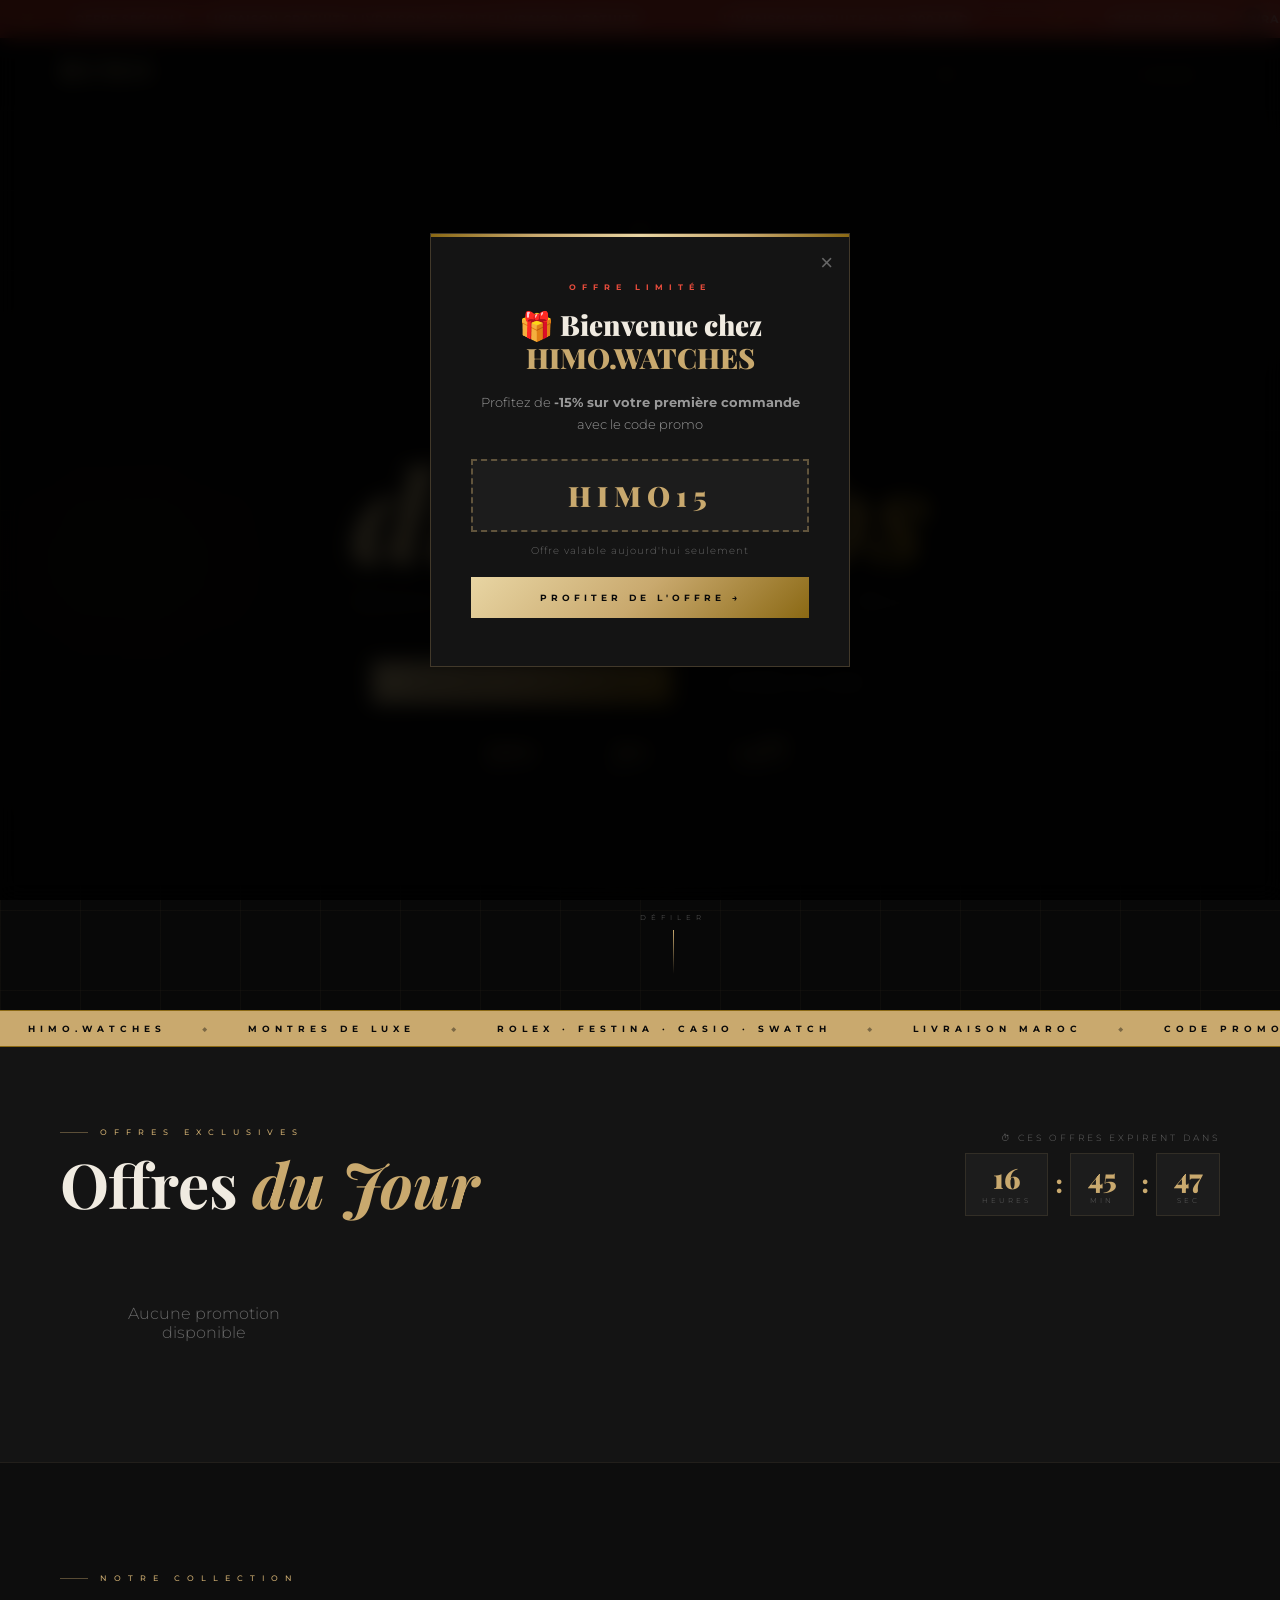
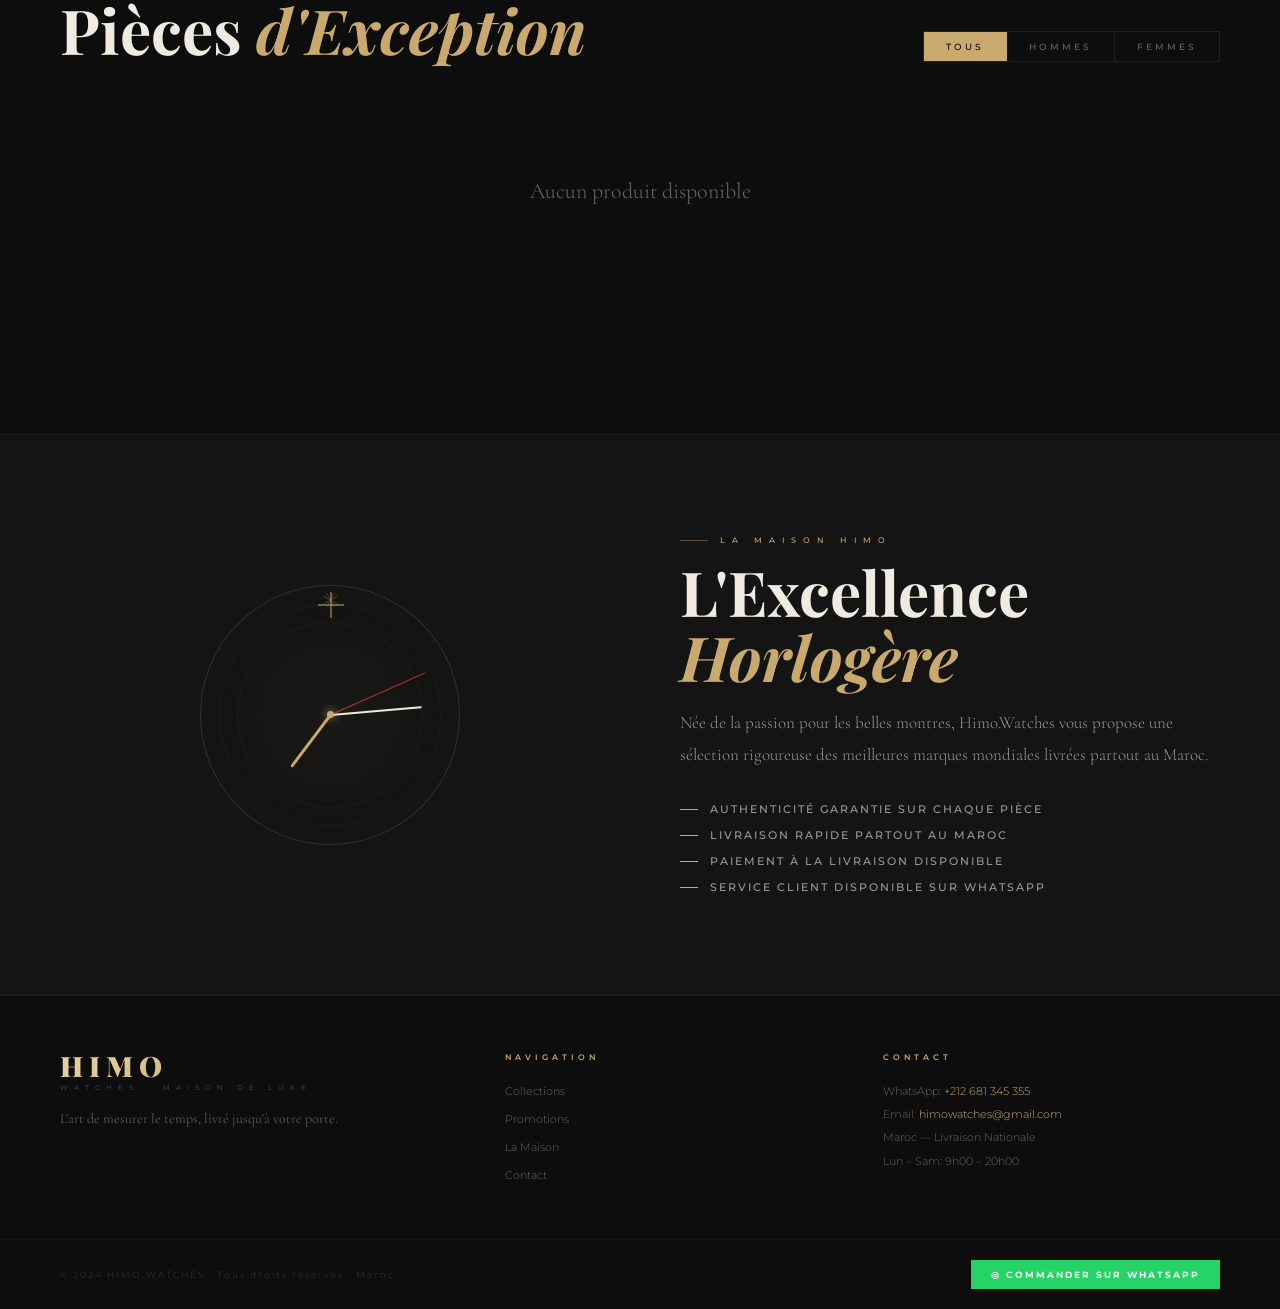
==== index.html @ a4ecc11a "fix admin API URL" ====
<!DOCTYPE html>
<html lang="fr">
<head>
  <meta charset="UTF-8">
  <meta name="viewport" content="width=device-width, initial-scale=1.0">
  <title>HIMO.WATCHES — Montres de Luxe</title>
  <link href="https://fonts.googleapis.com/css2?family=Playfair+Display:ital,wght@0,400;0,700;0,900;1,400&family=Cormorant+Garamond:wght@300;400;500;600&family=Montserrat:wght@200;300;400;500;600;700&display=swap" rel="stylesheet">
  <link rel="stylesheet" href="style.css">

<style>
/* OVERRIDE FINAL — Boutons + Trust badges */
.btn-commander {
  width: 100% !important;
  display: block !important;
  padding: 14px !important;
  margin-bottom: 8px !important;
  background: #27AE60 !important;
  color: #ffffff !important;
  border: none !important;
  font-family: 'Montserrat', sans-serif !important;
  font-size: 11px !important;
  font-weight: 800 !important;
  letter-spacing: 3px !important;
  text-transform: uppercase !important;
  cursor: pointer !important;
  text-align: center !important;
  box-shadow: 0 4px 18px rgba(39,174,96,0.4) !important;
}
.btn-commander:hover {
  background: #1E8449 !important;
  box-shadow: 0 6px 24px rgba(39,174,96,0.55) !important;
}
.btn-cart-add {
  width: 100% !important;
  display: block !important;
  padding: 10px !important;
  background: #C9A96E !important;
  color: #000000 !important;
  border: none !important;
  font-family: 'Montserrat', sans-serif !important;
  font-size: 9px !important;
  font-weight: 700 !important;
  letter-spacing: 2px !important;
  text-transform: uppercase !important;
  cursor: pointer !important;
  text-align: center !important;
}
.btn-cart-add:hover { background: #d4b87a !important; }
.trust-badge.stock { display: inline-block !important; color: #27AE60 !important; background: rgba(39,174,96,0.1) !important; border: 1px solid rgba(39,174,96,0.2) !important; font-size: 8px !important; font-weight: 600 !important; padding: 3px 6px !important; }
.trust-badge.delivery { display: inline-block !important; color: #2980B9 !important; background: rgba(41,128,185,0.1) !important; border: 1px solid rgba(41,128,185,0.2) !important; font-size: 8px !important; font-weight: 600 !important; padding: 3px 6px !important; }
.pcard-trust-mini { display: flex !important; flex-direction: column !important; gap: 3px !important; align-items: flex-end !important; }
</style>

</head>
<body>

<div class="toast-wrap" id="toastWrap"></div>

<!-- PROMO POPUP -->
<div class="promo-popup-bg" id="promoBg">
  <div class="promo-popup">
    <button class="promo-close" onclick="closePromoPopup()">×</button>
    <div class="promo-popup-tag">Offre Limitée</div>
    <div class="promo-popup-title">🎁 Bienvenue chez<br><span>HIMO.WATCHES</span></div>
    <div class="promo-popup-desc">Profitez de <strong>-15% sur votre première commande</strong><br>avec le code promo</div>
    <div class="promo-code-box">HIMO15</div>
    <div class="promo-popup-expires">Offre valable aujourd'hui seulement</div>
    <button class="btn-gold" style="width:100%;margin-top:20px" onclick="closePromoPopup()">Profiter de l'Offre →</button>
  </div>
</div>

<!-- PROMO BANNER -->
<div class="promo-banner" id="promoBanner">
  <div class="promo-banner-inner">
    <span class="promo-flash">⚡</span>
    <span>OFFRE SPÉCIALE — <strong>LIVRAISON GRATUITE</strong> LIVRAISON GRATUITE<strong>LIVRAISON GRATUITE</strong></span>
    <span class="promo-sep">·</span>
    <span>LIVRAISON GRATUITE dès <strong>5 000 MAD</strong></span>
    <span class="promo-sep">·</span>
    <span class="promo-flash">⚡</span>
    <span>OFFRE SPÉCIALE — <strong>LIVRAISON GRATUITE</strong> LIVRAISON GRATUITE <strong>LIVRAISON GRATUITE</strong></span>
    <span class="promo-sep">·</span>
    <span>LIVRAISON GRATUITE  <strong>LIVRAISON GRATUITE</strong></span>
    <span class="promo-sep">·</span>
  </div>
  <button class="promo-banner-close" onclick="document.getElementById('promoBanner').style.display='none'">×</button>
</div>

<!-- HEADER -->
<header id="hdr">
  <a href="#" class="logo-wrap">
    <span class="logo-main">HIMO</span>
    <span class="logo-sub">Watches · Maison de Luxe</span>
  </a>
  <nav id="mainNav">
    <a href="#products" onclick="closeMenu()">Collections</a>
    <a href="#promos" onclick="closeMenu()">Promotions</a>
    <a href="#maison" onclick="closeMenu()">La Maison</a>
    <a href="#footer" onclick="closeMenu()">Contact</a>
  </nav>
  <div class="lang-switcher">
    <button class="lang-btn active" onclick="setLang('fr')" id="lang-fr">FR</button>
    <span class="lang-sep">|</span>
    <button class="lang-btn" onclick="setLang('ar')" id="lang-ar">ع</button>
    <span class="lang-sep">|</span>
    <button class="lang-btn" onclick="setLang('en')" id="lang-en">EN</button>
  </div>
  <button class="hamburger" id="hamburger" onclick="toggleMenu()">
    <span></span><span></span><span></span>
  </button>
  <div class="header-right">
    <button class="cart-btn" onclick="openCart()">
      ◻ Panier
      <span class="cart-count" id="cartBadge"></span>
    </button>
  </div>
</header>

<!-- HERO HIDDEN -->
<section class="hero">
  <div class="hero-bg"></div>
  <div class="hero-grid"></div>
  <div class="hero-rings">
    <div class="ring ring-1"></div>
    <div class="ring ring-2"></div>
    <div class="ring ring-3"></div>
  </div>
  <div class="hero-content">
    <div class="hero-eyebrow" id="heroFounded">Maison Himo · Fondée 2024</div>
    <h1 class="hero-h1"><span id="heroTitle1">L'Art</span><br><em><span id="heroTitle2">du Temps</span></em></h1>
    <p class="hero-sub"><span id="heroSub">Montres de Prestige · Collections Exclusives · Maroc</span></p>
    <div class="hero-btns">
      <a href="#products" class="btn-gold"><span id="heroBtn1">Explorer la Collection</span></a>
      <a href="#promos" class="btn-outline"><span id="heroBtn2">Offres du Jour</span></a>
    </div>
    <div class="hero-stats">
      <div class="hero-stat"><span class="hero-stat-num">500+</span><span class="hero-stat-lbl">Clients</span></div>
      <div class="hero-stat-sep"></div>
      <div class="hero-stat"><span class="hero-stat-num">50+</span><span class="hero-stat-lbl">Modèles</span></div>
      <div class="hero-stat-sep"></div>
      <div class="hero-stat"><span class="hero-stat-num">24H</span><span class="hero-stat-lbl">Livraison</span></div>
    </div>
    <div class="hero-trust">
      <span>✓ Paiement à la livraison</span>
      <span>✓ Retour 7 jours</span>
      <span>✓ Livraison nationale</span>
    </div>
  </div>
  <div class="scroll-hint">
    <span>Défiler</span>
    <div class="scroll-line"></div>
  </div>
</section>

<!-- MARQUEE -->
<div class="marquee-wrap">
  <div class="marquee-inner">
    <span>HIMO.WATCHES</span><span class="dot">◆</span>
    <span>MONTRES DE LUXE</span><span class="dot">◆</span>
    <span>ROLEX · FESTINA · CASIO · SWATCH</span><span class="dot">◆</span>
    <span>LIVRAISON MAROC</span><span class="dot">◆</span>
    <span>CODE PROMO: HIMO15</span><span class="dot">◆</span>
    <span>HIMO.WATCHES</span><span class="dot">◆</span>
    <span>MONTRES DE LUXE</span><span class="dot">◆</span>
    <span>ROLEX · FESTINA · CASIO · SWATCH</span><span class="dot">◆</span>
    <span>LIVRAISON MAROC</span><span class="dot">◆</span>
    <span>CODE PROMO: HIMO15</span><span class="dot">◆</span>
  </div>
</div>

<!-- OFFRES DU JOUR -->
<section class="promos-sec" id="promos">
  <div class="promos-header">
    <div>
      <div class="sec-eyebrow"><span id="secPromosEye">Offres Exclusives</span></div>
      <h2 class="sec-title" id="secPromos">Offres <em>du Jour</em></h2>
    </div>
    <div class="countdown-wrap">
      <div class="countdown-label">⏱ Ces offres expirent dans</div>
      <div class="countdown-timer">
        <div class="cd-block"><span id="cdH">00</span><small id="cdH_lbl">Heures</small></div>
        <div class="cd-sep">:</div>
        <div class="cd-block"><span id="cdM">00</span><small id="cdM">Min</small></div>
        <div class="cd-sep">:</div>
        <div class="cd-block"><span id="cdS">00</span><small id="cdS">Sec</small></div>
      </div>
    </div>
  </div>
  <div class="promos-grid" id="promosGrid"></div>
</section>

<!-- PRODUCTS -->
<section class="products-sec" id="products">
  <div class="products-top">
    <div>
      <div class="sec-eyebrow">Notre Collection</div>
      <h2 class="sec-title">Pièces <em>d'Exception</em></h2>
    </div>
    <div class="filter-bar">
      <button class="ftab on" onclick="filterCat('all',this)"><span>Tous</span></button>
      <button class="ftab" onclick="filterCat('H',this)"><span>Hommes</span></button>
      <button class="ftab" onclick="filterCat('F',this)"><span>Femmes</span></button>
    </div>
  </div>
  <div class="grid" id="prodGrid"></div>
  <div id="prodPagination"></div>
</section>

<!-- MAISON -->
<section id="maison">
  <div class="maison-sec">
    <div class="clock-box">
      <div class="clk">
        <div id="clkTicks"></div>
        <div class="clk-hand clk-h" id="clkH"></div>
        <div class="clk-hand clk-m" id="clkM"></div>
        <div class="clk-hand clk-s" id="clkS"></div>
        <div class="clk-dot"></div>
      </div>
    </div>
    <div class="maison-txt">
      <div class="sec-eyebrow">La Maison Himo</div>
      <h2 class="sec-title">L'Excellence<br><em>Horlogère</em></h2>
      <p class="maison-desc">Née de la passion pour les belles montres, Himo.Watches vous propose une sélection rigoureuse des meilleures marques mondiales livrées partout au Maroc.</p>
      <ul class="feat-list">
        <li>Authenticité garantie sur chaque pièce</li>
        <li>Livraison rapide partout au Maroc</li>
        <li>Paiement à la livraison disponible</li>
        <li>Service client disponible sur WhatsApp</li>
      </ul>
    </div>
  </div>
</section>

<!-- FOOTER -->
<footer id="footer">
  <div class="foot-brand">
    <span class="logo-main">HIMO</span>
    <span class="logo-sub">Watches · Maison de Luxe</span>
    <p class="foot-desc">L'art de mesurer le temps, livré jusqu'à votre porte.</p>
  </div>
  <div>
    <div class="foot-col-ttl">Navigation</div>
    <ul class="foot-links">
      <li><a href="#products">Collections</a></li>
      <li><a href="#promos">Promotions</a></li>
      <li><a href="#maison">La Maison</a></li>
      <li><a href="#footer">Contact</a></li>
    </ul>
  </div>
  <div class="foot-contact">
    <div class="foot-col-ttl">Contact</div>
    <p>WhatsApp: <a href="https://wa.me/212681345355">+212 681 345 355</a><br>
    Email: <a href="/cdn-cgi/l/email-protection#9bf8f4f5effaf8efdbf3f2f6f4b5ecfaeff8f3fee8"><span class="__cf_email__" data-cfemail="f89b97968c999b8cb890919597d68f998c9b909d8b">himowatches@gmail.com</span></a><br>
    <span id="footLivraison">Maroc — Livraison Nationale</span><br><span id="footHoraires">Lun – Sam: 9h00 – 20h00</span></p>
  </div>
</footer>
<div class="foot-bottom">
  <span class="foot-copy"><span id="footRights">© 2024 HIMO.WATCHES · Tous droits réservés</span> · Maroc</span>
  <a href="https://wa.me/212681345355" class="foot-wa">◎ Commander sur WhatsApp</a>
</div>

<!-- CART SIDEBAR -->
<div class="veil" id="veil" onclick="closeCart()"></div>
<div class="cart-panel" id="cartPanel">
  <div class="cart-hd">
    <div class="cart-hd-ttl">Votre Panier</div>
    <button class="x-btn" onclick="closeCart()">×</button>
  </div>
  <div class="cart-bd" id="cartBd"></div>
  <div class="cart-ft" id="cartFt" style="display:none">
    <div class="cart-total-row">
      <div class="cart-total-lbl">Total Commande</div>
      <div class="cart-total-val" id="cartTotal">0 MAD</div>
    </div>
    <button class="btn-wa" onclick="orderWA()">◎ Commander par WhatsApp</button>
    <button class="btn-checkout" onclick="openCheckout()">✦ Commander en Ligne</button>
  </div>
</div>

<!-- QUICK ORDER MODAL (simple 2 steps) -->
<div class="modal-bg" id="quickOrderBg">
  <div class="modal-box" style="max-width:480px">
    <div class="modal-hd">
      <div>
        <div class="modal-title" id="qoTitle">Commander</div>
        <div id="qoProdInfo" style="font-size:11px;color:var(--gold);margin-top:4px;letter-spacing:1px"></div>
      </div>
      <button class="x-btn" onclick="closeModal('quickOrderBg')">×</button>
    </div>
    <div class="modal-bd">
      <!-- Step 1 -->
      <div id="qoStep1">
        <div class="qo-prod-row" id="qoProdRow"></div>
        <div class="form-sec-ttl" id="mdlInfoTitle">Vos Informations</div>
        <div class="form-row">
          <div class="form-grp"><label class="flbl" id="mdlPrenom">Prénom *</label><input class="finp" id="qoNom" placeholder="Mohammed"></div>
          <div class="form-grp"><label class="flbl" id="mdlTel">Téléphone *</label><input class="finp" id="qoTel" type="tel" placeholder="+212 681 345 355"></div>
        </div>
        <div class="form-row">
          <div class="form-grp">
            <label class="flbl" id="mdlVille">Ville *</label>
            <input class="finp" id="qoVille" placeholder="Casablanca, Rabat, Marrakech...">
          </div>
          <div class="form-grp">
            <label class="flbl" id="mdlPay">Paiement *</label>
            <select class="finp" id="qoPay">
              <option value="">Choisir...</option>
              <option>Paiement à la livraison</option>
              <option>Virement bancaire</option>
              <option>CIH Pay</option>
            </select>
          </div>
        </div>
        <div class="form-grp" style="margin-bottom:20px">
          <label class="flbl" id="mdlAddr">Adresse *</label>
          <input class="finp" id="qoAddr" placeholder="N° rue, Quartier, Ville...">
        </div>
        <button class="btn-gold" style="width:100%" onclick="placeQuickOrder()">✦ Confirmer la Commande</button>
        <button class="btn-wa" style="margin-top:10px" onclick="orderWASingle()">◎ Commander par WhatsApp</button>
      </div>
      <!-- Step 2: Success -->
      <div id="qoStep2" style="display:none;text-align:center;padding:20px 0">
        <div class="suc-icon">✓</div>
        <div class="suc-title">Commande Confirmée !</div>
        <p class="suc-msg">Merci ! Nous vous contacterons sur <strong id="qoConfTel"></strong> pour confirmer la livraison.</p>
        <div class="suc-num" id="qoOrderNum"></div>
        <button class="btn-gold" onclick="closeModal('quickOrderBg')">Continuer les Achats</button>
      </div>
    </div>
  </div>
</div>

<!-- CHECKOUT (panier complet) -->
<div class="modal-bg" id="checkoutBg">
  <div class="modal-box">
    <div id="checkoutView">
      <div class="modal-hd">
        <div class="modal-title">Finaliser la Commande</div>
        <button class="x-btn" onclick="closeModal('checkoutBg')">×</button>
      </div>
      <div class="modal-bd">
        <div class="recap" id="orderRecap"></div>
        <div class="form-sec-ttl" id="mdlInfoTitle">Vos Informations</div>
        <div class="form-row">
          <div class="form-grp"><label class="flbl">Prénom</label><input class="finp" id="fNom" placeholder="Mohammed"></div>
          <div class="form-grp"><label class="flbl">Nom</label><input class="finp" id="fPrenom" placeholder="El Amrani"></div>
        </div>
        <div class="form-row">
          <div class="form-grp"><label class="flbl">Téléphone</label><input class="finp" id="fTel" type="tel" placeholder="+212 681 345 355"></div>
          <div class="form-grp"><label class="flbl">Email (optionnel)</label><input class="finp" id="fEmail" type="email" placeholder="email@exemple.com"></div>
        </div>
        <div class="form-row">
          <div class="form-grp full"><label class="flbl">Adresse</label><input class="finp" id="fAddr" placeholder="N° rue, Quartier..."></div>
        </div>
        <div class="form-row">
          <div class="form-grp">
            <label class="flbl">Ville</label>
            <input class="finp" id="fVille" placeholder="Casablanca, Rabat...">
          </div>
          <div class="form-grp">
            <label class="flbl">Paiement</label>
            <select class="finp" id="fPay">
              <option value="">Choisir...</option>
              <option>Paiement à la livraison</option>
              <option>Virement bancaire</option>
              <option>CIH Pay</option>
            </select>
          </div>
        </div>
        <button class="btn-gold" style="width:100%;margin-top:8px;display:block;text-align:center" onclick="placeOrder()">✦ Confirmer la Commande</button>
      </div>
    </div>
    <div class="suc-view" id="sucView">
      <div class="suc-icon">✓</div>
      <div class="suc-title">Commande Confirmée !</div>
      <p class="suc-msg">Merci pour votre confiance.<br>Nous vous contacterons bientôt pour la livraison.</p>
      <div class="suc-num" id="sucNum"></div>
      <button class="btn-gold" onclick="closeModal('checkoutBg')">Continuer les Achats</button>
    </div>
  </div>
</div>

<!-- REVIEWS MODAL -->
<div class="modal-bg" id="reviewsBg">
  <div class="modal-box">
    <div class="modal-hd">
      <div>
        <div class="modal-title">Avis Clients</div>
        <div id="rvProdName" style="font-size:11px;color:var(--gold);letter-spacing:2px;margin-top:4px"></div>
      </div>
      <button class="x-btn" onclick="closeModal('reviewsBg')">×</button>
    </div>
    <div class="modal-bd">
      <div class="rv-summary">
        <div class="rv-big" id="rvBig">—</div>
        <div>
          <div id="rvAvgStars" class="stars-row" style="font-size:20px;margin-bottom:6px"></div>
          <div class="rv-total" id="rvTotal">0 avis</div>
        </div>
      </div>
      <div id="rvList" style="margin:22px 0;max-height:260px;overflow-y:auto"></div>
      <div class="rv-form">
        <div class="form-sec-ttl">Laisser un Avis</div>
        <div class="form-row">
          <div class="form-grp"><label class="flbl">Prénom</label><input class="finp" id="rvName" placeholder="Mohammed"></div>
          <div class="form-grp"><label class="flbl">Note</label><div id="rvStarsWrap" style="padding:12px 0"></div></div>
        </div>
        <div class="form-grp" style="margin-bottom:16px">
          <label class="flbl">Commentaire</label>
          <textarea class="finp" id="rvComment" rows="3" placeholder="Votre expérience avec cette montre..."></textarea>
        </div>
        <button class="btn-gold" style="width:100%" oncl        <button class="btn-gold" style="width:100%" onclick="submitReview()">Publier mon Avis →</button>
      </div>
    </div>
  </div>
</div>

<script src="app.js"></script>
</body>
</html>
---- style.css ----
/* ============================================
   HIMO.WATCHES — style.css (v4 final)
   ============================================ */
:root {
  --gold:#C9A96E;--gold-light:#E8D5A3;--gold-dark:#8B6914;
  --black:#080808;--dark:#0D0D0D;--dark2:#141414;--dark3:#1C1C1C;--dark4:#242424;
  --white:#F0EBE1;--gray:#666;--gray-light:#999;--red:#B03A2E;--green:#1E8449;
  --promo:#E74C3C;--promo2:#C0392B;
}
*,*::before,*::after{margin:0;padding:0;box-sizing:border-box;}
html{scroll-behavior:smooth;}
body{background:var(--black);color:var(--white);font-family:'Montserrat',sans-serif;font-weight:300;overflow-x:hidden;}
::-webkit-scrollbar{width:2px;}::-webkit-scrollbar-track{background:var(--dark);}::-webkit-scrollbar-thumb{background:var(--gold);}

/* ===== PROMO BANNER ===== */
.promo-banner{background:linear-gradient(135deg,var(--promo2),var(--promo));padding:0;overflow:hidden;position:relative;height:38px;display:flex;align-items:center;}
.promo-banner-inner{display:flex;align-items:center;animation:marquee 18s linear infinite;white-space:nowrap;font-size:11px;font-weight:600;letter-spacing:1px;color:#fff;gap:0;}
.promo-banner-inner span{padding:0 20px;}
.promo-sep{opacity:0.4;}
.promo-flash{animation:flashPulse 1s ease-in-out infinite;}
@keyframes flashPulse{0%,100%{opacity:1;}50%{opacity:0.4;}}
.promo-banner-close{position:absolute;right:16px;top:50%;transform:translateY(-50%);background:rgba(0,0,0,0.25);border:none;color:#fff;width:22px;height:22px;border-radius:50%;cursor:pointer;font-size:14px;display:flex;align-items:center;justify-content:center;transition:background 0.2s;}
.promo-banner-close:hover{background:rgba(0,0,0,0.5);}

/* ===== PROMO POPUP ===== */
.promo-popup-bg{position:fixed;inset:0;background:rgba(0,0,0,0.88);z-index:9000;display:flex;align-items:center;justify-content:center;padding:20px;backdrop-filter:blur(10px);animation:fadeIn 0.4s;}
@keyframes fadeIn{from{opacity:0;}to{opacity:1;}}
.promo-popup{background:var(--dark2);border:1px solid rgba(201,169,110,0.25);max-width:420px;width:100%;padding:48px 40px;text-align:center;position:relative;animation:popIn 0.5s cubic-bezier(0.16,1,0.3,1);}
.promo-popup::before{content:'';position:absolute;top:0;left:0;right:0;height:3px;background:linear-gradient(90deg,var(--gold-dark),var(--gold),var(--gold-light),var(--gold),var(--gold-dark));}
.promo-close{position:absolute;top:16px;right:16px;background:none;border:none;color:var(--gray);font-size:22px;cursor:pointer;transition:color 0.2s;}
.promo-close:hover{color:var(--gold);}
.promo-popup-tag{font-size:8px;letter-spacing:6px;text-transform:uppercase;color:var(--promo);font-weight:700;margin-bottom:16px;}
.promo-popup-title{font-family:'Playfair Display',serif;font-size:28px;font-weight:900;line-height:1.2;margin-bottom:16px;}
.promo-popup-title span{color:var(--gold);}
.promo-popup-desc{font-size:13px;color:var(--gray-light);line-height:1.7;margin-bottom:24px;}
.promo-code-box{background:var(--dark3);border:2px dashed rgba(201,169,110,0.4);padding:16px 32px;font-family:'Playfair Display',serif;font-size:28px;font-weight:900;color:var(--gold);letter-spacing:6px;cursor:pointer;transition:all 0.3s;margin-bottom:12px;animation:glow 2s ease-in-out infinite;}
.promo-code-box:hover{background:rgba(201,169,110,0.08);border-color:var(--gold);}
@keyframes glow{0%,100%{box-shadow:0 0 0 rgba(201,169,110,0);}50%{box-shadow:0 0 20px rgba(201,169,110,0.2);}}
.promo-popup-expires{font-size:10px;color:var(--gray);letter-spacing:1px;}

/* ===== HEADER ===== */
header{position:sticky;top:0;left:0;right:0;z-index:500;height:72px;padding:0 60px;display:flex;align-items:center;justify-content:space-between;transition:all 0.4s;}
header.scrolled{background:rgba(8,8,8,0.97);border-bottom:1px solid rgba(201,169,110,0.1);backdrop-filter:blur(20px);}
.logo-wrap{text-decoration:none;display:flex;flex-direction:column;gap:2px;}
.logo-main{font-family:'Playfair Display',serif;font-size:24px;font-weight:900;letter-spacing:6px;background:linear-gradient(135deg,var(--gold-light),var(--gold),var(--gold-dark));-webkit-background-clip:text;-webkit-text-fill-color:transparent;background-clip:text;line-height:1;}
.logo-sub{font-size:7px;letter-spacing:6px;color:var(--gray);text-transform:uppercase;}
nav{display:flex;gap:36px;}
nav a{text-decoration:none;color:rgba(240,235,225,0.5);font-size:9px;letter-spacing:4px;text-transform:uppercase;font-weight:500;transition:color 0.3s;position:relative;}
nav a::after{content:'';position:absolute;bottom:-4px;left:0;width:0;height:1px;background:var(--gold);transition:width 0.3s;}
nav a:hover{color:var(--gold);}nav a:hover::after{width:100%;}
.header-right{display:flex;align-items:center;gap:16px;}
.cart-btn{display:flex;align-items:center;gap:10px;background:none;border:1px solid rgba(201,169,110,0.25);color:var(--gold);padding:9px 20px;font-family:'Montserrat',sans-serif;font-size:9px;letter-spacing:3px;text-transform:uppercase;font-weight:500;cursor:pointer;transition:all 0.3s;}
.cart-btn:hover{background:var(--gold);color:var(--black);}
.cart-count{background:var(--red);color:#fff;min-width:16px;height:16px;border-radius:8px;font-size:9px;font-weight:700;display:none;align-items:center;justify-content:center;padding:0 3px;}
.cart-count.show{display:flex;}

/* ===== HERO ===== */
.hero{height:100vh;min-height:680px;position:relative;display:flex;align-items:center;justify-content:center;overflow:hidden;}
.hero-bg{position:absolute;inset:0;background:radial-gradient(ellipse 55% 55% at 10% 50%,rgba(201,169,110,0.06) 0%,transparent 55%),radial-gradient(ellipse 35% 35% at 90% 15%,rgba(201,169,110,0.04) 0%,transparent 50%),var(--black);}
.hero-grid{position:absolute;inset:0;background-image:linear-gradient(rgba(201,169,110,0.035) 1px,transparent 1px),linear-gradient(90deg,rgba(201,169,110,0.035) 1px,transparent 1px);background-size:80px 80px;animation:gridMove 30s linear infinite;}
@keyframes gridMove{to{transform:translateY(80px);}}
.hero-rings{position:absolute;inset:0;display:flex;align-items:center;justify-content:center;}
.ring{position:absolute;border-radius:50%;border:1px solid rgba(201,169,110,0.05);}
.ring-1{width:660px;height:660px;animation:spin 45s linear infinite;}
.ring-2{width:460px;height:460px;animation:spin 30s linear infinite reverse;border-color:rgba(201,169,110,0.07);}
.ring-3{width:260px;height:260px;animation:spin 20s linear infinite;}
.ring::before{content:'';position:absolute;width:5px;height:5px;background:var(--gold);border-radius:50%;top:-2.5px;left:50%;transform:translateX(-50%);box-shadow:0 0 10px var(--gold),0 0 20px var(--gold);}
@keyframes spin{to{transform:rotate(360deg);}}
.hero-content{position:relative;z-index:2;text-align:center;padding:0 20px;}
.hero-eyebrow{font-size:8px;letter-spacing:10px;color:var(--gold);text-transform:uppercase;font-weight:500;margin-bottom:28px;display:flex;align-items:center;justify-content:center;gap:14px;opacity:0;animation:rise 1s 0.2s cubic-bezier(0.16,1,0.3,1) forwards;}
.hero-eyebrow::before,.hero-eyebrow::after{content:'';width:36px;height:1px;background:var(--gold);opacity:0.35;}
.hero-h1{font-family:'Playfair Display',serif;font-size:clamp(60px,10vw,130px);font-weight:900;line-height:0.88;margin-bottom:22px;opacity:0;animation:rise 1s 0.45s cubic-bezier(0.16,1,0.3,1) forwards;}
.hero-h1 em{display:block;font-style:italic;background:linear-gradient(135deg,var(--gold-light),var(--gold) 55%,var(--gold-dark));-webkit-background-clip:text;-webkit-text-fill-color:transparent;background-clip:text;}
.hero-sub{font-family:'Cormorant Garamond',serif;font-size:clamp(15px,1.8vw,20px);color:var(--gray-light);letter-spacing:3px;margin-bottom:48px;opacity:0;animation:rise 1s 0.7s cubic-bezier(0.16,1,0.3,1) forwards;}
.hero-btns{display:flex;gap:14px;justify-content:center;opacity:0;animation:rise 1s 0.95s cubic-bezier(0.16,1,0.3,1) forwards;}
@keyframes rise{from{opacity:0;transform:translateY(36px);}to{opacity:1;transform:translateY(0);}}
.scroll-hint{position:absolute;bottom:36px;left:50%;transform:translateX(-50%);display:flex;flex-direction:column;align-items:center;gap:8px;opacity:0;animation:rise 1s 1.3s forwards;}
.scroll-hint span{font-size:7px;letter-spacing:5px;color:var(--gray);text-transform:uppercase;}
.scroll-line{width:1px;height:44px;background:linear-gradient(var(--gold),transparent);animation:pulse 2.2s ease-in-out infinite;}
@keyframes pulse{0%,100%{opacity:0.2;}50%{opacity:1;}}

/* ===== BUTTONS ===== */
.btn-gold{background:linear-gradient(135deg,var(--gold-light),var(--gold),var(--gold-dark));color:var(--black);border:none;padding:15px 40px;font-family:'Montserrat',sans-serif;font-size:9px;letter-spacing:4px;text-transform:uppercase;font-weight:700;cursor:pointer;text-decoration:none;display:inline-block;transition:all 0.3s;position:relative;overflow:hidden;}
.btn-gold::before{content:'';position:absolute;inset:0;background:linear-gradient(135deg,rgba(255,255,255,0.25),transparent);transform:translateX(-100%);transition:transform 0.4s;}
.btn-gold:hover::before{transform:translateX(100%);}
.btn-gold:hover{box-shadow:0 16px 50px rgba(201,169,110,0.3);transform:translateY(-2px);}
.btn-outline{background:transparent;border:1px solid rgba(240,235,225,0.18);color:var(--white);padding:15px 40px;font-family:'Montserrat',sans-serif;font-size:9px;letter-spacing:4px;text-transform:uppercase;font-weight:500;cursor:pointer;text-decoration:none;display:inline-block;transition:all 0.3s;}
.btn-outline:hover{border-color:var(--gold);color:var(--gold);}

/* ===== MARQUEE ===== */
.marquee-wrap{background:var(--gold);padding:12px 0;overflow:hidden;border-top:1px solid var(--gold-dark);border-bottom:1px solid var(--gold-dark);}
.marquee-inner{display:flex;animation:marquee 22s linear infinite;white-space:nowrap;}
.marquee-inner span{font-size:9px;letter-spacing:5px;text-transform:uppercase;color:var(--black);font-weight:700;padding:0 28px;}
.marquee-inner .dot{opacity:0.4;padding:0 8px;}
@keyframes marquee{from{transform:translateX(0);}to{transform:translateX(-50%);}}

/* ===== SECTION HELPERS ===== */
.sec-eyebrow{font-size:8px;letter-spacing:7px;color:var(--gold);text-transform:uppercase;font-weight:500;margin-bottom:14px;display:flex;align-items:center;gap:12px;}
.sec-eyebrow::before{content:'';width:28px;height:1px;background:var(--gold);opacity:0.4;}
.sec-title{font-family:'Playfair Display',serif;font-size:clamp(32px,5vw,62px);font-weight:700;line-height:1.05;}
.sec-title em{font-style:italic;color:var(--gold);}

/* ===== PROMOTIONS SECTION ===== */
.promos-sec{padding:80px 60px;background:var(--dark2);border-bottom:1px solid rgba(201,169,110,0.08);}
.promos-header{display:flex;align-items:flex-end;justify-content:space-between;margin-bottom:48px;flex-wrap:wrap;gap:24px;}
.countdown-wrap{text-align:right;}
.countdown-label{font-size:9px;letter-spacing:3px;text-transform:uppercase;color:var(--gray);margin-bottom:10px;}
.countdown-timer{display:flex;align-items:center;gap:8px;}
.cd-block{background:var(--dark3);border:1px solid rgba(201,169,110,0.12);padding:10px 16px;text-align:center;min-width:64px;}
.cd-block span{display:block;font-family:'Playfair Display',serif;font-size:28px;font-weight:900;color:var(--gold);line-height:1;}
.cd-block small{display:block;font-size:7px;letter-spacing:3px;text-transform:uppercase;color:var(--gray);margin-top:4px;}
.cd-sep{font-size:24px;color:var(--gold);font-weight:700;animation:pulse 1s ease-in-out infinite;}
.promos-grid{display:grid;grid-template-columns:repeat(auto-fill,minmax(280px,1fr));gap:2px;}

/* PROMO CARD */
.promo-card{background:var(--dark3);border:1px solid rgba(201,169,110,0.12);overflow:hidden;position:relative;transition:all 0.4s cubic-bezier(0.16,1,0.3,1);}
.promo-card:hover{border-color:rgba(231,76,60,0.6);transform:scale(1.02);box-shadow:0 20px 60px rgba(231,76,60,0.1);}
.promo-card::before{content:'';position:absolute;top:0;left:0;right:0;height:2px;background:linear-gradient(90deg,var(--promo2),var(--promo),var(--promo2));}
.promo-badge{position:absolute;top:14px;left:14px;background:var(--promo);color:#fff;font-size:13px;font-weight:900;padding:6px 14px;letter-spacing:1px;z-index:2;animation:badgePulse 2s ease-in-out infinite;}
@keyframes badgePulse{0%,100%{transform:scale(1);}50%{transform:scale(1.05);}}
.promo-card-img{aspect-ratio:1;background:var(--dark4);display:flex;align-items:center;justify-content:center;font-size:80px;position:relative;overflow:hidden;}
.promo-card-img img{width:100%;height:100%;object-fit:cover;}
.promo-card-body{padding:20px 24px;}
.promo-card-brand{font-size:8px;letter-spacing:4px;color:var(--promo);text-transform:uppercase;font-weight:600;margin-bottom:4px;}
.promo-card-name{font-family:'Playfair Display',serif;font-size:18px;font-weight:700;margin-bottom:12px;}
.promo-prices{display:flex;align-items:baseline;gap:12px;margin-bottom:14px;}
.price-old{font-size:14px;color:var(--gray);text-decoration:line-through;font-family:'Cormorant Garamond',serif;}
.price-new{font-family:'Cormorant Garamond',serif;font-size:26px;font-weight:700;color:var(--promo);}
.promo-card-btns{display:flex;gap:8px;}
.btn-promo-cart{flex:1;background:var(--promo);color:#fff;border:none;padding:11px;font-family:'Montserrat',sans-serif;font-size:9px;letter-spacing:2px;text-transform:uppercase;font-weight:700;cursor:pointer;transition:all 0.3s;}
.btn-promo-cart:hover{background:var(--promo2);}
.btn-promo-order{flex:1;background:transparent;border:1px solid rgba(231,76,60,0.4);color:var(--promo);padding:11px;font-family:'Montserrat',sans-serif;font-size:9px;letter-spacing:2px;text-transform:uppercase;font-weight:600;cursor:pointer;transition:all 0.3s;}
.btn-promo-order:hover{background:rgba(231,76,60,0.1);}

/* ===== PRODUCTS ===== */
.products-sec{padding:110px 60px;background:var(--dark);}
.products-top{display:flex;align-items:flex-end;justify-content:space-between;margin-bottom:56px;}
.filter-bar{display:flex;border:1px solid rgba(201,169,110,0.12);}
.ftab{background:none;border:none;color:var(--gray);padding:9px 22px;font-family:'Montserrat',sans-serif;font-size:9px;letter-spacing:3px;text-transform:uppercase;cursor:pointer;transition:all 0.3s;font-weight:500;border-right:1px solid rgba(201,169,110,0.12);}
.ftab:last-child{border-right:none;}
.ftab.on,.ftab:hover{background:var(--gold);color:var(--black);}
.grid{display:grid;grid-template-columns:repeat(auto-fill,minmax(290px,1fr));gap:2px;}

/* PRODUCT CARD */
.pcard{background:var(--dark2);border:1px solid rgba(201,169,110,0.07);overflow:hidden;position:relative;transition:all 0.4s cubic-bezier(0.16,1,0.3,1);display:flex;flex-direction:column;}
.pcard:hover{border-color:rgba(201,169,110,0.3);z-index:2;transform:scale(1.02);box-shadow:0 24px 70px rgba(0,0,0,0.55);}
.pcard.added{animation:cardPop 0.4s cubic-bezier(0.16,1,0.3,1);}
@keyframes cardPop{0%{transform:scale(1);}50%{transform:scale(1.04);}100%{transform:scale(1.02);}}
.pcard-img{height:260px;background:var(--dark3);display:flex;align-items:center;justify-content:center;position:relative;overflow:hidden;}
.pcard-img img{width:100%;height:100%;object-fit:cover;object-position:center center;transition:transform 0.6s;}
.pcard:hover .pcard-img img{transform:scale(1.07);}
.pcard-emoji{font-size:86px;line-height:1;transition:transform 0.5s;}
.pcard:hover .pcard-emoji{transform:scale(1.1) rotate(4deg);}
.pcard-badge{position:absolute;top:14px;left:14px;background:var(--gold);color:var(--black);font-size:7px;letter-spacing:2px;text-transform:uppercase;padding:4px 10px;font-weight:700;}
.pcard-badge.promo{background:var(--promo);color:#fff;}
.pcard-cat{position:absolute;top:14px;right:14px;background:rgba(8,8,8,0.8);color:var(--gray-light);font-size:7px;letter-spacing:2px;text-transform:uppercase;padding:4px 8px;backdrop-filter:blur(4px);}
.pcard-overlay{position:absolute;inset:0;background:rgba(8,8,8,0.86);display:flex;flex-direction:column;align-items:center;justify-content:center;gap:8px;opacity:0;transition:opacity 0.3s;}
.pcard:hover .pcard-overlay{opacity:1;}
.btn-quick{background:var(--gold);color:var(--black);border:none;padding:12px 30px;font-family:'Montserrat',sans-serif;font-size:9px;letter-spacing:3px;text-transform:uppercase;font-weight:700;cursor:pointer;transform:translateY(14px);transition:all 0.3s;}
.pcard:hover .btn-quick{transform:translateY(0);}
.btn-rv{background:transparent;border:1px solid rgba(255,255,255,0.2);color:var(--white);padding:9px 22px;font-family:'Montserrat',sans-serif;font-size:8px;letter-spacing:2px;text-transform:uppercase;cursor:pointer;transform:translateY(14px);transition:all 0.3s 0.06s;}
.pcard:hover .btn-rv{transform:translateY(0);}
.btn-rv:hover{border-color:var(--gold);color:var(--gold);}
.pcard-body{padding:20px 24px 16px;}
.pcard-brand{font-size:8px;letter-spacing:4px;color:var(--gold);text-transform:uppercase;font-weight:600;margin-bottom:4px;}
.pcard-name{font-family:'Playfair Display',serif;font-size:18px;font-weight:700;margin-bottom:3px;line-height:1.2;}
.pcard-ref{font-size:8px;color:var(--gray);letter-spacing:2px;margin-bottom:10px;}

/* Stars */
.pcard-stars{display:flex;align-items:center;gap:6px;margin-bottom:12px;}
.star{font-size:12px;color:rgba(201,169,110,0.2);}
.star.on{color:var(--gold);}
.star-i{font-size:22px;color:rgba(201,169,110,0.2);cursor:pointer;transition:color 0.15s;}
.star-i.on{color:var(--gold);}
.star-i:hover{color:var(--gold-light);}
.stars-avg{font-size:10px;color:var(--gold);font-weight:600;}
.stars-cnt{font-size:9px;color:var(--gray);}
.stars-row{display:flex;gap:1px;}

/* Reviews mini preview */

/* Cart row on product */
.pcard-foot{display:flex;align-items:center;justify-content:space-between;padding:12px 0 4px;border-top:1px solid rgba(201,169,110,0.07);}
.pcard-price{font-family:'Cormorant Garamond',serif;font-size:24px;font-weight:600;color:var(--gold);}
.pcard-price small{font-size:12px;margin-right:2px;}

/* Cart counter inline */
.cart-inline{display:flex;align-items:center;gap:0;}
.ci-minus,.ci-plus{width:28px;height:28px;border:1px solid rgba(201,169,110,0.25);background:none;color:var(--white);cursor:pointer;font-size:15px;display:flex;align-items:center;justify-content:center;transition:all 0.2s;font-family:'Montserrat',sans-serif;}
.ci-minus:hover,.ci-plus:hover{background:var(--gold);color:var(--black);border-color:var(--gold);}
/* ===== BOUTON COMMANDER — VERT VISIBLE ===== */
.btn-commander{
  width:100% !important;
  padding:14px !important;
  margin-bottom:8px !important;
  background:#27AE60 !important;
  background:linear-gradient(135deg,#2ECC71,#27AE60) !important;
  color:#fff !important;
  border:none !important;
  font-family:'Montserrat',sans-serif !important;
  font-size:11px !important;
  letter-spacing:3px !important;
  text-transform:uppercase !important;
  font-weight:800 !important;
  cursor:pointer !important;
  display:block !important;
  text-align:center !important;
  box-shadow:0 4px 20px rgba(39,174,96,0.4) !important;
  transition:all 0.3s !important;
}
.btn-commander:hover{
  background:linear-gradient(135deg,#27AE60,#1E8449) !important;
  box-shadow:0 8px 28px rgba(39,174,96,0.5) !important;
  transform:translateY(-1px) !important;
}

/* ===== TRUST BADGES — TOUJOURS VISIBLE ===== */
.pcard-trust-mini{display:flex !important;flex-direction:column;gap:3px;align-items:flex-end;}
.trust-badge{font-size:8px;font-weight:600;padding:3px 6px;white-space:nowrap;border-radius:2px;}
.trust-badge.stock{color:#27AE60;background:rgba(39,174,96,0.1);border:1px solid rgba(39,174,96,0.2);}
.trust-badge.delivery{color:#2980B9;background:rgba(41,128,185,0.1);border:1px solid rgba(41,128,185,0.2);}

/* ===== CART INLINE COUNTER ===== */
.pcard-cart-row{display:flex;align-items:center;gap:6px;margin-bottom:8px;width:100%;}
.cart-inline{display:flex;align-items:center;flex:1;}
.ci-minus,.ci-plus{width:32px;height:34px;border:1px solid rgba(201,169,110,0.3);background:rgba(201,169,110,0.05);color:var(--white);cursor:pointer;font-size:16px;display:flex;align-items:center;justify-content:center;transition:all 0.2s;}
.ci-minus:hover,.ci-plus:hover{background:var(--gold);color:var(--black);border-color:var(--gold);}
.ci-qty{flex:1;height:34px;background:var(--dark3);border-top:1px solid rgba(201,169,110,0.2);border-bottom:1px solid rgba(201,169,110,0.2);display:flex;align-items:center;justify-content:center;font-size:14px;font-weight:700;color:var(--gold);min-width:36px;}
.in-cart-label{font-size:9px;color:var(--gold);letter-spacing:1px;white-space:nowrap;}

/* ===== PANIER BUTTON — OR ===== */
.btn-cart-add{
  width:100% !important;
  background:var(--gold) !important;
  color:#000 !important;
  border:none !important;
  padding:10px 12px !important;
  font-family:'Montserrat',sans-serif !important;
  font-size:9px !important;
  letter-spacing:2px !important;
  text-transform:uppercase !important;
  font-weight:700 !important;
  cursor:pointer !important;
  display:block !important;
  text-align:center !important;
  transition:all 0.3s !important;
}
.btn-cart-add:hover{background:var(--gold-light) !important;}

.ci-qty{min-width:28px;height:28px;background:var(--dark3);border-top:1px solid rgba(201,169,110,0.25);border-bottom:1px solid rgba(201,169,110,0.25);display:flex;align-items:center;justify-content:center;font-size:12px;font-weight:600;color:var(--gold);}
.btn-cart-add{width:100%;background:var(--gold);color:var(--black) !important;border:none;padding:10px 12px;font-family:'Montserrat',sans-serif;font-size:9px;letter-spacing:2px;text-transform:uppercase;font-weight:700;cursor:pointer;transition:all 0.3s;display:block;text-align:center;}
.btn-cart-add:hover{background:var(--gold-light);}
.btn-order-now{background:none;border:none;color:var(--gold);font-size:9px;letter-spacing:2px;text-transform:uppercase;cursor:pointer;font-family:'Montserrat',sans-serif;font-weight:600;padding:4px 0;transition:color 0.2s;width:100%;text-align:center;}
.btn-order-now:hover{color:var(--gold-light);}

/* ===== MAISON ===== */
.maison-sec{padding:100px 60px;background:var(--dark2);border-top:1px solid rgba(201,169,110,0.07);border-bottom:1px solid rgba(201,169,110,0.07);display:grid;grid-template-columns:1fr 1fr;gap:80px;align-items:center;max-width:1400px;margin:0 auto;}
.clock-box{display:flex;justify-content:center;}
.clk{width:260px;height:260px;border-radius:50%;border:1px solid rgba(201,169,110,0.18);position:relative;display:flex;align-items:center;justify-content:center;background:radial-gradient(circle,rgba(201,169,110,0.03) 0%,transparent 65%);}
.clk::before,.clk::after{content:'';position:absolute;border-radius:50%;border:1px solid rgba(201,169,110,0.05);}
.clk::before{inset:18px;}.clk::after{inset:36px;}
.clk-hand{position:absolute;bottom:50%;left:50%;transform-origin:bottom;border-radius:3px;}
.clk-h{width:3px;height:65px;background:var(--gold);margin-left:-1.5px;}
.clk-m{width:2px;height:92px;background:var(--white);margin-left:-1px;}
.clk-s{width:1px;height:104px;background:var(--red);margin-left:-0.5px;}
.clk-dot{width:7px;height:7px;background:var(--gold);border-radius:50%;position:absolute;box-shadow:0 0 8px var(--gold);}
.clk-tick{position:absolute;width:1px;height:8px;background:rgba(201,169,110,0.25);left:50%;top:6px;transform-origin:bottom center;margin-left:-0.5px;}
.clk-tick.big{width:2px;height:13px;background:rgba(201,169,110,0.5);}
.maison-txt .sec-eyebrow{justify-content:flex-start;}
.maison-desc{font-family:'Cormorant Garamond',serif;font-size:17px;line-height:1.85;color:rgba(240,235,225,0.6);margin:18px 0 32px;}
.feat-list{list-style:none;display:flex;flex-direction:column;gap:12px;}
.feat-list li{display:flex;align-items:center;gap:12px;font-size:11px;letter-spacing:2px;color:var(--gray-light);text-transform:uppercase;font-weight:500;}
.feat-list li::before{content:'';width:18px;height:1px;background:var(--gold);flex-shrink:0;}

/* ===== CART ===== */
.veil{position:fixed;inset:0;background:rgba(0,0,0,0.75);z-index:2000;opacity:0;pointer-events:none;transition:opacity 0.3s;backdrop-filter:blur(5px);}
.veil.on{opacity:1;pointer-events:all;}
.cart-panel{position:fixed;top:0;right:0;width:440px;height:100vh;background:var(--dark2);border-left:1px solid rgba(201,169,110,0.12);z-index:2001;transform:translateX(100%);transition:transform 0.42s cubic-bezier(0.16,1,0.3,1);display:flex;flex-direction:column;}
.cart-panel.on{transform:translateX(0);}
.cart-hd{padding:32px;border-bottom:1px solid rgba(201,169,110,0.08);display:flex;align-items:center;justify-content:space-between;}
.cart-hd-ttl{font-family:'Playfair Display',serif;font-size:24px;font-weight:700;}
.x-btn{background:none;border:none;color:var(--gray);font-size:20px;cursor:pointer;transition:color 0.2s;}
.x-btn:hover{color:var(--gold);}
.cart-bd{flex:1;overflow-y:auto;padding:20px 32px;}
.cart-empty{text-align:center;padding:56px 0;display:flex;flex-direction:column;align-items:center;gap:14px;}
.cart-empty-icon{font-size:52px;opacity:0.12;}
.cart-empty-txt{color:var(--gray);font-size:12px;}
.ci{display:flex;gap:14px;padding:18px 0;border-bottom:1px solid rgba(201,169,110,0.06);animation:slideIn 0.3s cubic-bezier(0.16,1,0.3,1);}
@keyframes slideIn{from{opacity:0;transform:translateX(20px);}to{opacity:1;transform:translateX(0);}}
.ci-thumb{width:70px;height:70px;background:var(--dark3);flex-shrink:0;display:flex;align-items:center;justify-content:center;font-size:28px;overflow:hidden;}
.ci-thumb img{width:100%;height:100%;object-fit:cover;}
.ci-info{flex:1;}
.ci-name{font-family:'Playfair Display',serif;font-size:14px;margin-bottom:3px;}
.ci-ref{font-size:8px;color:var(--gray);letter-spacing:2px;margin-bottom:10px;}
.ci-ctrl{display:flex;align-items:center;gap:10px;}
.qty-btn{width:24px;height:24px;border:1px solid rgba(201,169,110,0.2);background:none;color:var(--white);cursor:pointer;font-size:13px;display:flex;align-items:center;justify-content:center;transition:all 0.2s;}
.qty-btn:hover{background:var(--gold);color:var(--black);border-color:var(--gold);}
.qty-n{font-size:12px;width:18px;text-align:center;}
.ci-del{background:none;border:none;color:var(--gray);cursor:pointer;font-size:10px;transition:color 0.2s;}
.ci-del:hover{color:var(--red);}
.ci-price{font-family:'Cormorant Garamond',serif;font-size:17px;color:var(--gold);align-self:flex-start;white-space:nowrap;}
.cart-ft{padding:20px 32px;border-top:1px solid rgba(201,169,110,0.08);}
.cart-total-row{display:flex;justify-content:space-between;align-items:baseline;margin-bottom:18px;}
.cart-total-lbl{font-size:9px;letter-spacing:3px;text-transform:uppercase;color:var(--gray);}
.cart-total-val{font-family:'Cormorant Garamond',serif;font-size:30px;color:var(--gold);}
.btn-wa{width:100%;padding:14px;background:#25D366;color:#fff;border:none;font-family:'Montserrat',sans-serif;font-size:9px;letter-spacing:3px;text-transform:uppercase;font-weight:700;cursor:pointer;margin-bottom:8px;transition:background 0.3s;}
.btn-wa:hover{background:#128C7E;}
.btn-checkout{width:100%;padding:14px;background:linear-gradient(135deg,var(--gold-light),var(--gold),var(--gold-dark));color:var(--black);border:none;font-family:'Montserrat',sans-serif;font-size:9px;letter-spacing:4px;text-transform:uppercase;font-weight:700;cursor:pointer;transition:all 0.3s;}
.btn-checkout:hover{box-shadow:0 14px 36px rgba(201,169,110,0.28);}

/* ===== MODALS ===== */
.modal-bg{position:fixed;inset:0;background:rgba(0,0,0,0.9);z-index:3000;display:none;align-items:center;justify-content:center;padding:20px;backdrop-filter:blur(8px);}
.modal-bg.on{display:flex;}
.modal-box{background:var(--dark2);border:1px solid rgba(201,169,110,0.12);width:100%;max-width:600px;max-height:92vh;overflow-y:auto;animation:popIn 0.38s cubic-bezier(0.16,1,0.3,1);}
@keyframes popIn{from{opacity:0;transform:scale(0.9) translateY(28px);}to{opacity:1;transform:scale(1) translateY(0);}}
.modal-hd{padding:28px 32px 20px;border-bottom:1px solid rgba(201,169,110,0.08);display:flex;align-items:center;justify-content:space-between;}
.modal-title{font-family:'Playfair Display',serif;font-size:22px;font-weight:700;}
.modal-bd{padding:28px 32px;}
.recap{background:var(--dark3);padding:20px;border:1px solid rgba(201,169,110,0.08);margin-bottom:24px;}
.recap-ttl{font-size:8px;letter-spacing:4px;text-transform:uppercase;color:var(--gold);margin-bottom:12px;font-weight:600;}
.recap-row{display:flex;justify-content:space-between;font-size:11px;padding:6px 0;border-bottom:1px solid rgba(255,255,255,0.03);color:var(--gray-light);}
.recap-row:last-child{border-bottom:none;}
.recap-total{display:flex;justify-content:space-between;align-items:baseline;margin-top:12px;padding-top:12px;border-top:1px solid rgba(201,169,110,0.12);}
.recap-total-lbl{font-size:9px;letter-spacing:2px;text-transform:uppercase;}
.recap-total-val{font-family:'Cormorant Garamond',serif;font-size:26px;color:var(--gold);}
.form-sec-ttl{font-family:'Playfair Display',serif;font-size:17px;margin-bottom:16px;color:var(--gold);font-style:italic;}
.form-row{display:grid;grid-template-columns:1fr 1fr;gap:12px;margin-bottom:12px;}
.form-grp{display:flex;flex-direction:column;gap:6px;}
.form-grp.full{grid-column:1/-1;}
.flbl{font-size:8px;letter-spacing:3px;text-transform:uppercase;color:var(--gold);font-weight:600;}
.finp{background:var(--dark3);border:1px solid rgba(201,169,110,0.12);color:var(--white);padding:11px 13px;font-family:'Montserrat',sans-serif;font-size:13px;outline:none;transition:border-color 0.3s;font-weight:300;width:100%;}
.finp:focus{border-color:var(--gold);}
.finp::placeholder{color:var(--gray);opacity:0.45;}
select.finp{appearance:none;cursor:pointer;}
textarea.finp{resize:vertical;font-family:'Montserrat',sans-serif;}
.suc-view,.suc-icon-wrap{text-align:center;}
.suc-view{padding:40px 32px;display:none;}
.suc-icon{width:72px;height:72px;border:2px solid var(--green);border-radius:50%;display:flex;align-items:center;justify-content:center;font-size:30px;color:var(--green);margin:0 auto 22px;animation:popIn 0.4s;}
.suc-title{font-family:'Playfair Display',serif;font-size:26px;margin-bottom:10px;}
.suc-msg{color:var(--gray-light);font-size:12px;line-height:1.8;margin-bottom:22px;}
.suc-num{display:inline-block;background:var(--dark3);border:1px solid rgba(201,169,110,0.18);padding:10px 32px;font-family:'Cormorant Garamond',serif;font-size:20px;color:var(--gold);letter-spacing:4px;margin-bottom:22px;}

/* Quick Order Prod Row */
.qo-prod-row{display:flex;align-items:center;gap:12px;background:var(--dark3);border:1px solid rgba(201,169,110,0.1);padding:12px;margin-bottom:20px;}
.qo-thumb{font-size:28px;width:70px;height:70px;min-width:70px;display:flex;align-items:center;justify-content:center;background:var(--dark4);overflow:hidden;flex-shrink:0;}
.qo-thumb img{width:100%;height:100%;object-fit:cover;}
.qo-info{flex:1;min-width:0;}
.qo-brand{font-size:8px;letter-spacing:3px;color:var(--gold);text-transform:uppercase;font-weight:600;}
.qo-name{font-family:'Playfair Display',serif;font-size:16px;font-weight:700;}
.qo-price{font-family:'Cormorant Garamond',serif;font-size:16px;color:var(--gold);font-weight:700;white-space:nowrap;margin-top:4px;display:block;}

/* ===== REVIEWS ===== */
.rv-summary{background:var(--dark3);border:1px solid rgba(201,169,110,0.08);padding:22px;display:flex;align-items:center;justify-content:center;gap:18px;flex-wrap:wrap;margin-bottom:4px;}
.rv-big{font-family:'Playfair Display',serif;font-size:48px;font-weight:900;color:var(--gold);line-height:1;}
.rv-total{font-size:10px;letter-spacing:3px;text-transform:uppercase;color:var(--gray);}
.rv-empty{text-align:center;padding:28px;color:var(--gray);font-family:'Cormorant Garamond',serif;font-size:17px;font-style:italic;}
.rv-item{border-bottom:1px solid rgba(201,169,110,0.07);padding:14px 0;}
.rv-item:last-child{border-bottom:none;}
.rv-hd{display:flex;align-items:center;gap:10px;margin-bottom:6px;flex-wrap:wrap;}
.rv-author{font-weight:600;font-size:12px;}
.rv-date{font-size:9px;color:var(--gray);margin-left:auto;}
.rv-txt{font-size:12px;color:var(--gray-light);line-height:1.6;}
.rv-form{border-top:1px solid rgba(201,169,110,0.08);padding-top:22px;margin-top:6px;}

/* ===== TOAST ===== */
.toast-wrap{position:fixed;top:80px;right:20px;z-index:8000;display:flex;flex-direction:column;gap:8px;pointer-events:none;}
.toast{background:var(--dark2);border:1px solid rgba(201,169,110,0.18);border-left:3px solid var(--gold);padding:12px 18px;min-width:260px;position:relative;overflow:hidden;animation:slideIn 0.35s cubic-bezier(0.16,1,0.3,1);}
.toast.ok{border-left-color:var(--green);}
.toast.err{border-left-color:var(--red);}
.toast-ttl{font-size:11px;font-weight:600;margin-bottom:2px;}
.toast-msg{font-size:10px;color:var(--gray);}
.toast-bar{position:absolute;bottom:0;left:0;height:2px;background:var(--gold);animation:shrink 3s linear forwards;}
.toast.ok .toast-bar{background:var(--green);}
.toast.err .toast-bar{background:var(--red);}
@keyframes shrink{from{width:100%;}to{width:0;}}

/* ===== FOOTER ===== */
footer{background:var(--dark);border-top:1px solid rgba(201,169,110,0.08);padding:56px 60px;display:grid;grid-template-columns:1.2fr 1fr 1fr;gap:40px;}
.foot-brand .logo-main{font-size:28px;display:block;}
.foot-brand .logo-sub{margin-top:3px;display:block;}
.foot-desc{font-family:'Cormorant Garamond',serif;font-size:14px;color:var(--gray);line-height:1.8;margin-top:14px;}
.foot-col-ttl{font-size:8px;letter-spacing:4px;text-transform:uppercase;color:var(--gold);font-weight:600;margin-bottom:18px;}
.foot-links{list-style:none;display:flex;flex-direction:column;gap:9px;}
.foot-links a{text-decoration:none;color:var(--gray);font-size:11px;transition:color 0.3s;}
.foot-links a:hover{color:var(--gold);}
.foot-contact p{font-size:11px;color:var(--gray);line-height:2.1;}
.foot-contact a{color:var(--gold);text-decoration:none;}
.foot-bottom{padding:20px 60px;border-top:1px solid rgba(201,169,110,0.05);display:flex;justify-content:space-between;align-items:center;background:var(--dark);}
.foot-copy{font-size:9px;color:rgba(102,102,102,0.5);letter-spacing:2px;}
.foot-wa{display:flex;align-items:center;gap:8px;background:#25D366;color:#fff;padding:9px 20px;text-decoration:none;font-size:9px;letter-spacing:2px;text-transform:uppercase;font-weight:700;transition:background 0.3s;}
.foot-wa:hover{background:#128C7E;}

/* ===== RESPONSIVE ===== */

/* ============================================
   RESPONSIVE — PC + TABLET + MOBILE
   ============================================ */

/* PC grand (max 1200px) */
@media(max-width:1200px){
  .grid{grid-template-columns:repeat(3,1fr);}
  .promos-grid{grid-template-columns:repeat(3,1fr);}
}

/* Tablet (max 900px) */
@media(max-width:900px){
  header{padding:0 20px;}
  nav{display:none;}
  .products-sec,.promos-sec{padding:60px 16px;}
  .products-top,.promos-header{flex-direction:column;gap:16px;align-items:flex-start;}
  .countdown-wrap{text-align:left;}
  .grid{grid-template-columns:repeat(2,1fr);gap:14px;}
  .promos-grid{grid-template-columns:repeat(2,1fr);gap:14px;}
  .maison-sec{grid-template-columns:1fr;padding:60px 20px;}
  footer{grid-template-columns:1fr;padding:40px 20px;}
  .foot-bottom{padding:18px 20px;flex-direction:column;gap:14px;}
  .cart-panel{width:100%;}
  .form-row{grid-template-columns:1fr;}
  .modal-box{margin:10px;}
  .section-title{font-size:28px;}
}

/* Mobile (max 600px) */
@media(max-width:600px){
  /* Header */
  header{padding:0 14px;height:54px;}
  .logo-txt{font-size:18px;}
  .logo-sub{display:none;}

  /* Hero */
  .hero{min-height:85vh;padding:0 18px;}
  .hero-title{font-size:30px;letter-spacing:4px;}
  .hero-sub{font-size:8px;letter-spacing:3px;}
  .hero-tagline{font-size:11px;}
  .hero-btns{flex-direction:column;gap:10px;width:100%;}
  .hero-btns .btn-gold,.hero-btns .btn-outline{width:100%;text-align:center;padding:13px;font-size:10px;}
  .clk-wrap{display:none;}

  /* Countdown */
  .countdown-wrap{padding:0 14px;}
  .cd-box{min-width:54px;padding:10px 8px;}
  .cd-num{font-size:24px;}
  .cd-lbl{font-size:7px;}
  .cd-sep{font-size:18px;}

  /* Sections */
  .products-sec,.promos-sec{padding:36px 0;}
  .products-top,.promos-header{padding:0 14px;flex-direction:column;gap:10px;align-items:flex-start;}
  .section-title{font-size:22px;}
  .section-sub{font-size:9px;}

  /* Filter tabs */
  .ftabs{gap:6px;overflow-x:auto;padding-bottom:4px;flex-wrap:nowrap;padding:0 14px 8px;}
  .ftab{font-size:8px;padding:6px 12px;white-space:nowrap;}

  /* Grid — 2 colonnes ecommerce */
  .grid{grid-template-columns:repeat(2,1fr);gap:8px;padding:0 8px;}
  .promos-grid{grid-template-columns:repeat(2,1fr);gap:8px;padding:0 8px;}

  /* Product card compact */
  .pcard-body{padding:10px 10px 0;}
  .pcard-brand{font-size:7px;letter-spacing:2px;}
  .pcard-name{font-size:13px;}
  .pcard-ref{font-size:7px;margin-bottom:6px;}
  .pcard-stars{margin-bottom:6px;}
  .pcard-order-section{padding:8px 10px 12px;}
  .pcard-price{font-size:18px;}
  /* trust-mini visible */
  .btn-commander{font-size:9px;letter-spacing:1px;padding:10px;}
  .btn-cart-add{font-size:8px;padding:7px;}
  .btn-rv-link{font-size:8px;}

  /* Promo card — horizontal */
  .promo-card{display:grid;grid-template-columns:90px 1fr;}
  .promo-card-img{height:130px;}
  .promo-card-body{padding:10px 10px;}
  .promo-card-brand{font-size:7px;}
  .promo-card-name{font-size:12px;}
  .price-new{font-size:16px;}
  .price-old{font-size:10px;}
  .promo-card-btns{flex-direction:column;gap:5px;}
  .btn-promo-cart,.btn-promo-order{font-size:8px;padding:7px 8px;letter-spacing:1px;}

  /* Modals */
  .modal-box{width:calc(100% - 20px);margin:10px;padding:20px 14px;max-height:92vh;overflow-y:auto;}
  .qo-modal{width:calc(100% - 20px);padding:20px 14px;}
  .form-row{grid-template-columns:1fr;}
  .modal-ttl{font-size:13px;letter-spacing:3px;}

  /* Cart */
  .cart-panel{width:100%;}

  /* Footer */
  footer{padding:36px 14px;grid-template-columns:1fr;}
  .foot-bottom{flex-direction:column;gap:10px;text-align:center;padding:14px;}

  /* Promo popup */
  .promo-popup{width:92%;padding:26px 18px;}
  .promo-popup-title{font-size:19px;}
  .promo-code-box{font-size:18px;letter-spacing:5px;}

  /* Banner */
  .promo-banner-close{right:8px;}
  .marquee-inner{font-size:10px;}
  .marquee-wrap{padding-right:32px;}

  /* Toast */
  .toast{width:calc(100% - 28px);right:14px;min-width:unset;}

  /* Notification bell */
  .notif-bell{bottom:20px;right:16px;}
  .notif-panel{width:290px;right:-10px;}
}

/* ============================================
   HAMBURGER MENU
   ============================================ */
.hamburger{display:none;flex-direction:column;justify-content:center;gap:5px;background:none;border:1px solid rgba(201,169,110,0.3);cursor:pointer;padding:8px 10px;z-index:1001;}
.hamburger span{display:block;width:22px;height:2px;background:var(--gold);transition:all 0.3s;}
.hamburger.open span:nth-child(1){transform:rotate(45deg) translate(5px,5px);}
.hamburger.open span:nth-child(2){opacity:0;width:0;}
.hamburger.open span:nth-child(3){transform:rotate(-45deg) translate(5px,-5px);}

@media(max-width:900px){
  .hamburger{display:flex !important;}
  nav#mainNav{
    display:none;
    position:fixed;top:56px;left:0;right:0;
    background:rgba(8,8,8,0.98);
    backdrop-filter:blur(20px);
    -webkit-backdrop-filter:blur(20px);
    flex-direction:column;
    padding:16px 0;
    border-bottom:1px solid rgba(201,169,110,0.12);
    z-index:999;
    box-shadow:0 20px 60px rgba(0,0,0,0.8);
  }
  nav#mainNav.open{display:flex !important;}
  nav#mainNav a{
    padding:15px 28px;
    font-size:11px;letter-spacing:4px;text-transform:uppercase;
    border-bottom:1px solid rgba(201,169,110,0.06);
    color:var(--white);text-decoration:none;
    font-family:'Montserrat',sans-serif;font-weight:500;
    transition:all 0.2s;
  }
  nav#mainNav a:hover{color:var(--gold);background:rgba(201,169,110,0.04);padding-left:36px;}
  nav#mainNav a:last-child{border-bottom:none;}
  .pcard-img{height:160px;}
}

@media(max-width:600px){
  .pcard-img{height:140px;}
}

/* ===== LANGUAGE SWITCHER ===== */
.lang-switcher{display:flex;align-items:center;gap:4px;margin-right:8px;}
.lang-btn{background:none;border:none;color:var(--gray);font-family:'Montserrat',sans-serif;font-size:10px;letter-spacing:2px;cursor:pointer;padding:4px 6px;transition:color 0.2s;font-weight:600;}
.lang-btn:hover,.lang-btn.active{color:var(--gold);}
.lang-sep{color:rgba(201,169,110,0.2);font-size:10px;}

/* RTL pour arabe */
html[lang="ar"]{direction:rtl;}
html[lang="ar"] header{flex-direction:row-reverse;}
html[lang="ar"] nav#mainNav a{letter-spacing:0;}
html[lang="ar"] .hero-content{text-align:right;}
html[lang="ar"] .pcard-body{text-align:right;}
html[lang="ar"] .pcard-brand{text-align:right;}
html[lang="ar"] .sec-eyebrow{flex-direction:row-reverse;}
html[lang="ar"] footer{direction:rtl;}
html[lang="ar"] .lang-switcher{margin-right:0;margin-left:8px;}

/* RTL */
html[dir=rtl] .grid{direction:rtl;}
html[dir=rtl] .pcard-body{text-align:right;direction:rtl;}
html[dir=rtl] .pcard-price-row{flex-direction:row-reverse;}
html[dir=rtl] .pcard-trust-mini{align-items:flex-start;}
html[dir=rtl] nav#mainNav a{letter-spacing:0;}
html[dir=rtl] .countdown-wrap{direction:ltr;}

html[dir=rtl] .products-sec .grid{direction:rtl;display:grid;}
html[dir=rtl] .promos-sec .promos-grid{direction:rtl;display:grid;}
html[dir=rtl] .products-sec,.html[dir=rtl] .promos-sec{overflow:visible;}

html[dir=rtl] .promo-card-body{text-align:right;direction:rtl;}
html[dir=rtl] .promo-badge{left:auto;right:14px;}

/* PAGINATION */
#prodPagination{display:flex;justify-content:center;padding:40px 0 20px;}
.pagination{display:flex;gap:8px;align-items:center;}
.pg-btn{background:none;border:1px solid rgba(201,169,110,0.25);color:var(--gray);width:40px;height:40px;font-family:Montserrat,sans-serif;font-size:12px;font-weight:600;cursor:pointer;transition:all 0.25s;letter-spacing:1px;}
.pg-btn:hover{border-color:var(--gold);color:var(--gold);}
.pg-btn.active{background:var(--gold);border-color:var(--gold);color:#000;}

/* HERO STATS + TRUST */
.hero-stats{display:flex;align-items:center;gap:28px;margin:28px 0 24px;justify-content:center;}
.hero-stat{text-align:center;}
.hero-stat-num{display:block;font-family:"Cormorant Garamond",serif;font-size:32px;font-weight:700;color:var(--gold);line-height:1;}
.hero-stat-lbl{display:block;font-size:9px;letter-spacing:3px;text-transform:uppercase;color:var(--gray-light);margin-top:4px;}
.hero-stat-sep{width:1px;height:40px;background:rgba(201,169,110,0.2);}
.hero-trust{display:flex;gap:20px;flex-wrap:wrap;justify-content:center;margin-top:16px;}
.hero-trust span{font-size:10px;letter-spacing:2px;color:rgba(240,235,225,0.5);text-transform:uppercase;}
.hero-trust span::before{color:var(--gold);}
@media(max-width:600px){
  .hero-stats{gap:16px;margin:20px 0 18px;}
  .hero-stat-num{font-size:24px;}
  .hero-trust{gap:10px;}
  .hero-trust span{font-size:8px;letter-spacing:1px;}
}
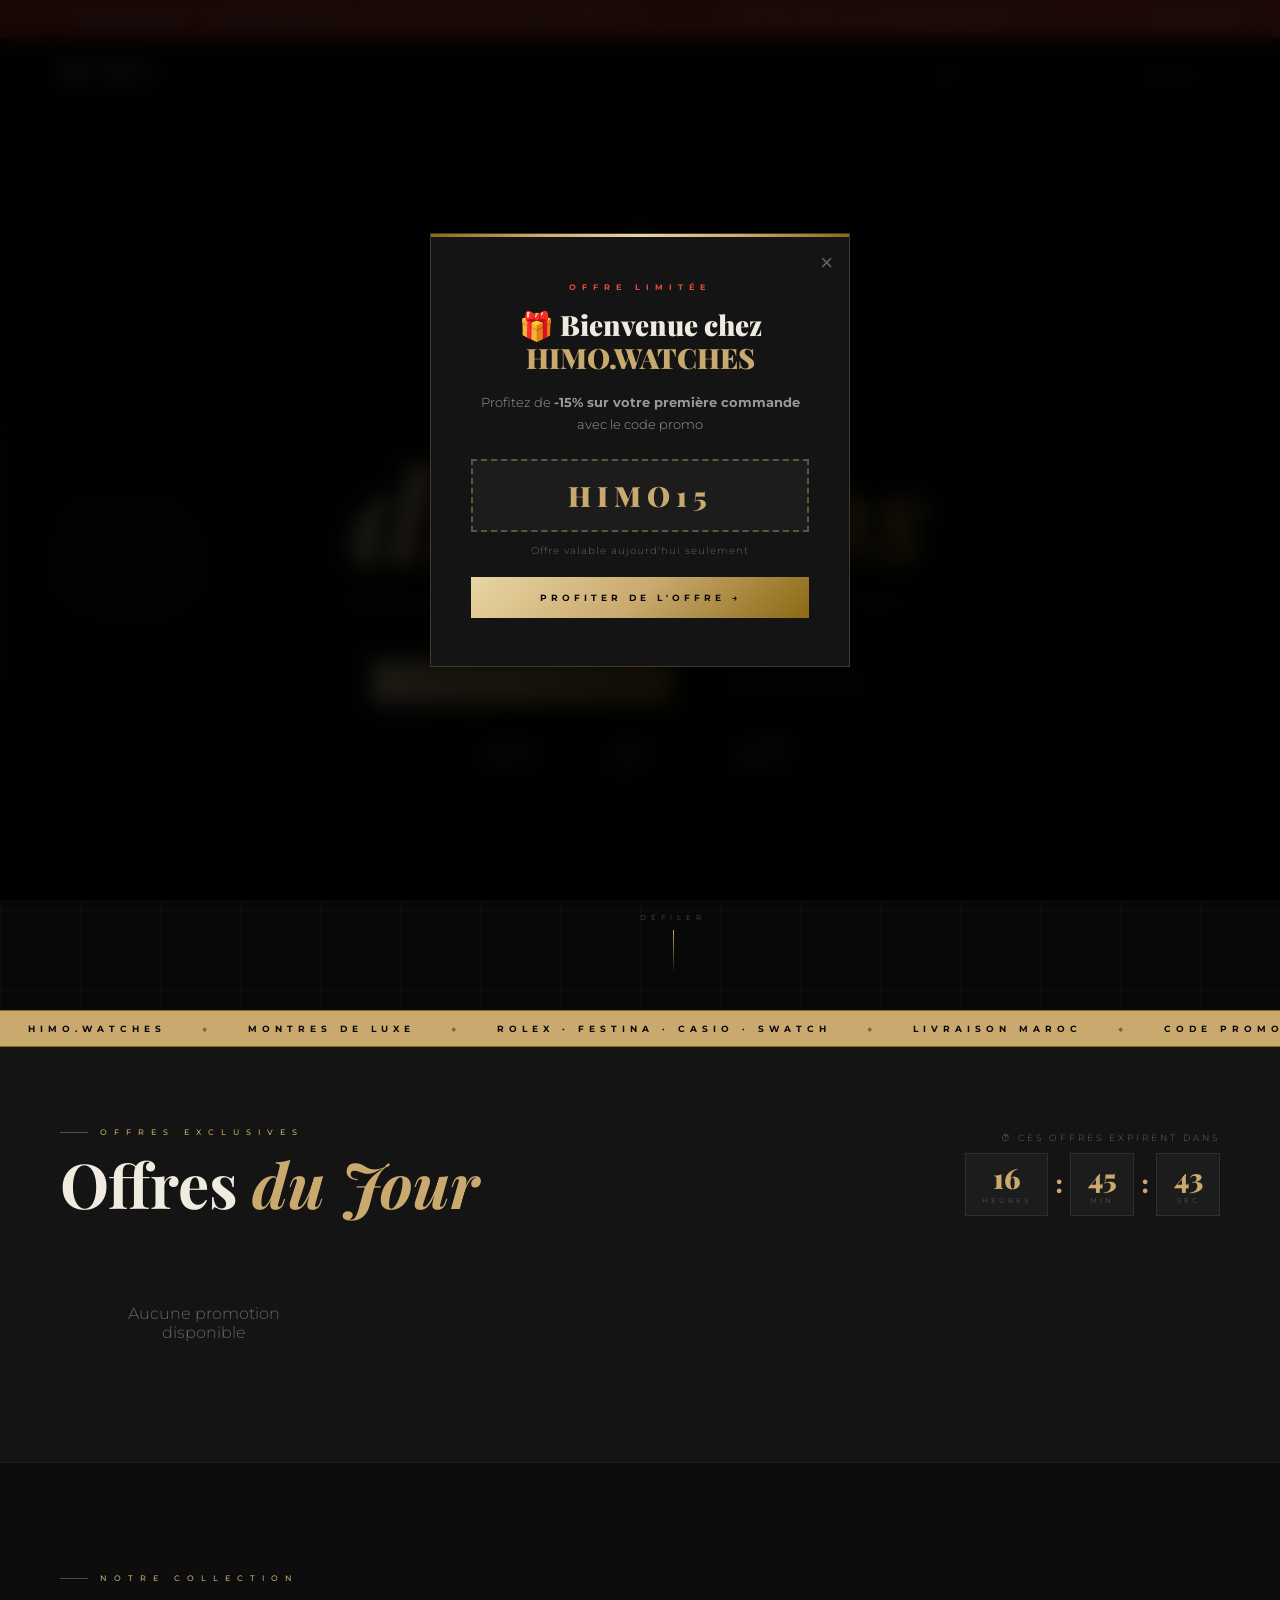
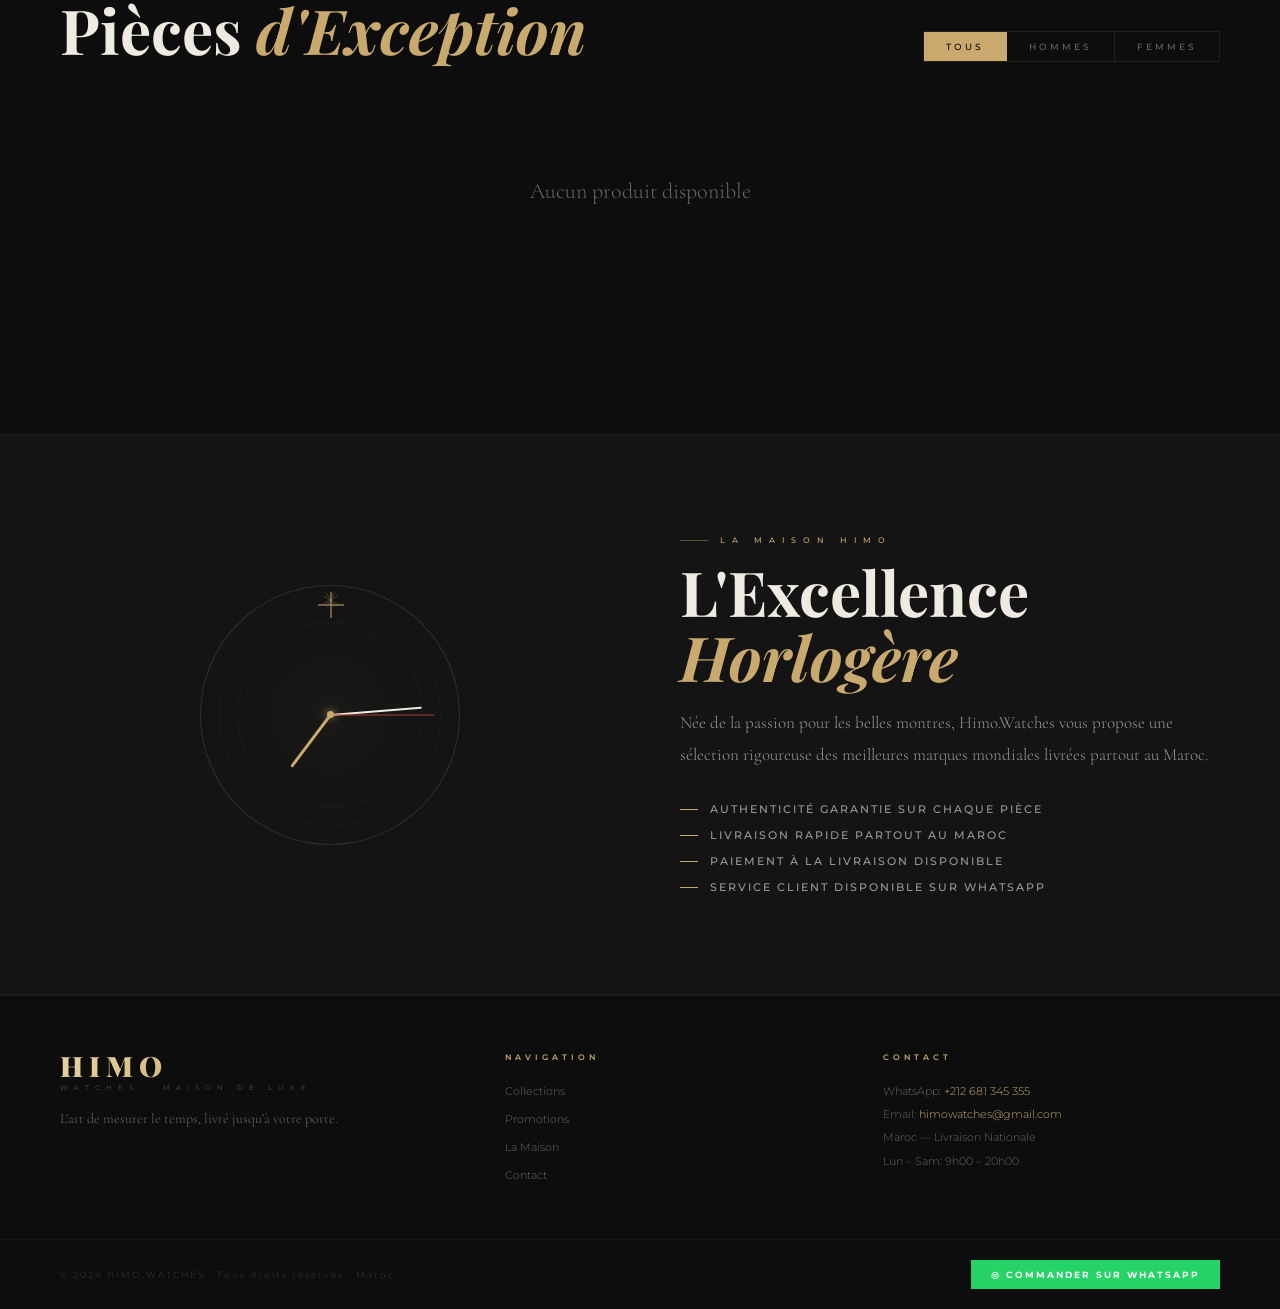
==== commit b4294016: "fix banner" ====
--- a/index.html
+++ b/index.html
@@ -75,7 +75,7 @@
     <span class="promo-flash">⚡</span>
     <span>OFFRE SPÉCIALE — <strong>LIVRAISON GRATUITE</strong> LIVRAISON GRATUITE<strong>LIVRAISON GRATUITE</strong></span>
     <span class="promo-sep">·</span>
-    <span>LIVRAISON GRATUITE dès <strong>5 000 MAD</strong></span>
+    <span>LIVRAISON GRATUITE  <strong>LIVRAISON GRATUITE</strong></span>
     <span class="promo-sep">·</span>
     <span class="promo-flash">⚡</span>
     <span>OFFRE SPÉCIALE — <strong>LIVRAISON GRATUITE</strong> LIVRAISON GRATUITE <strong>LIVRAISON GRATUITE</strong></span>
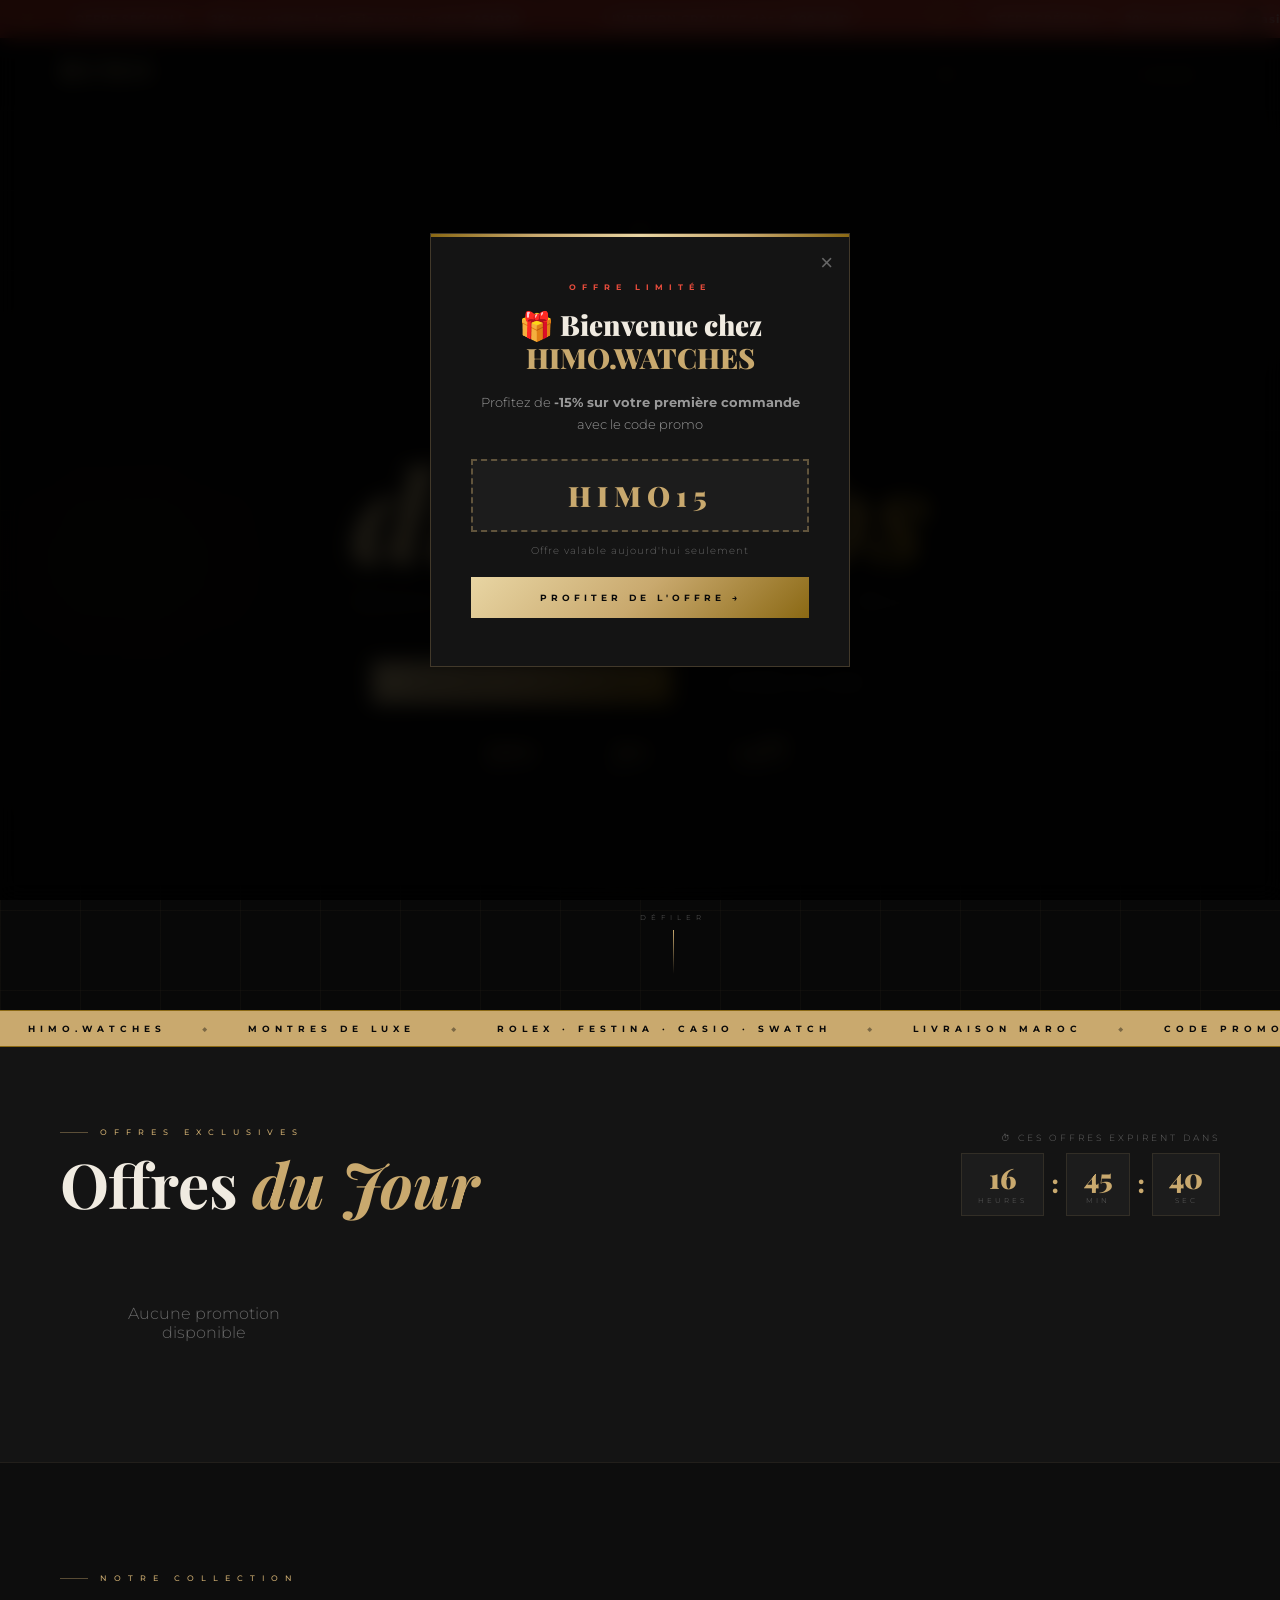
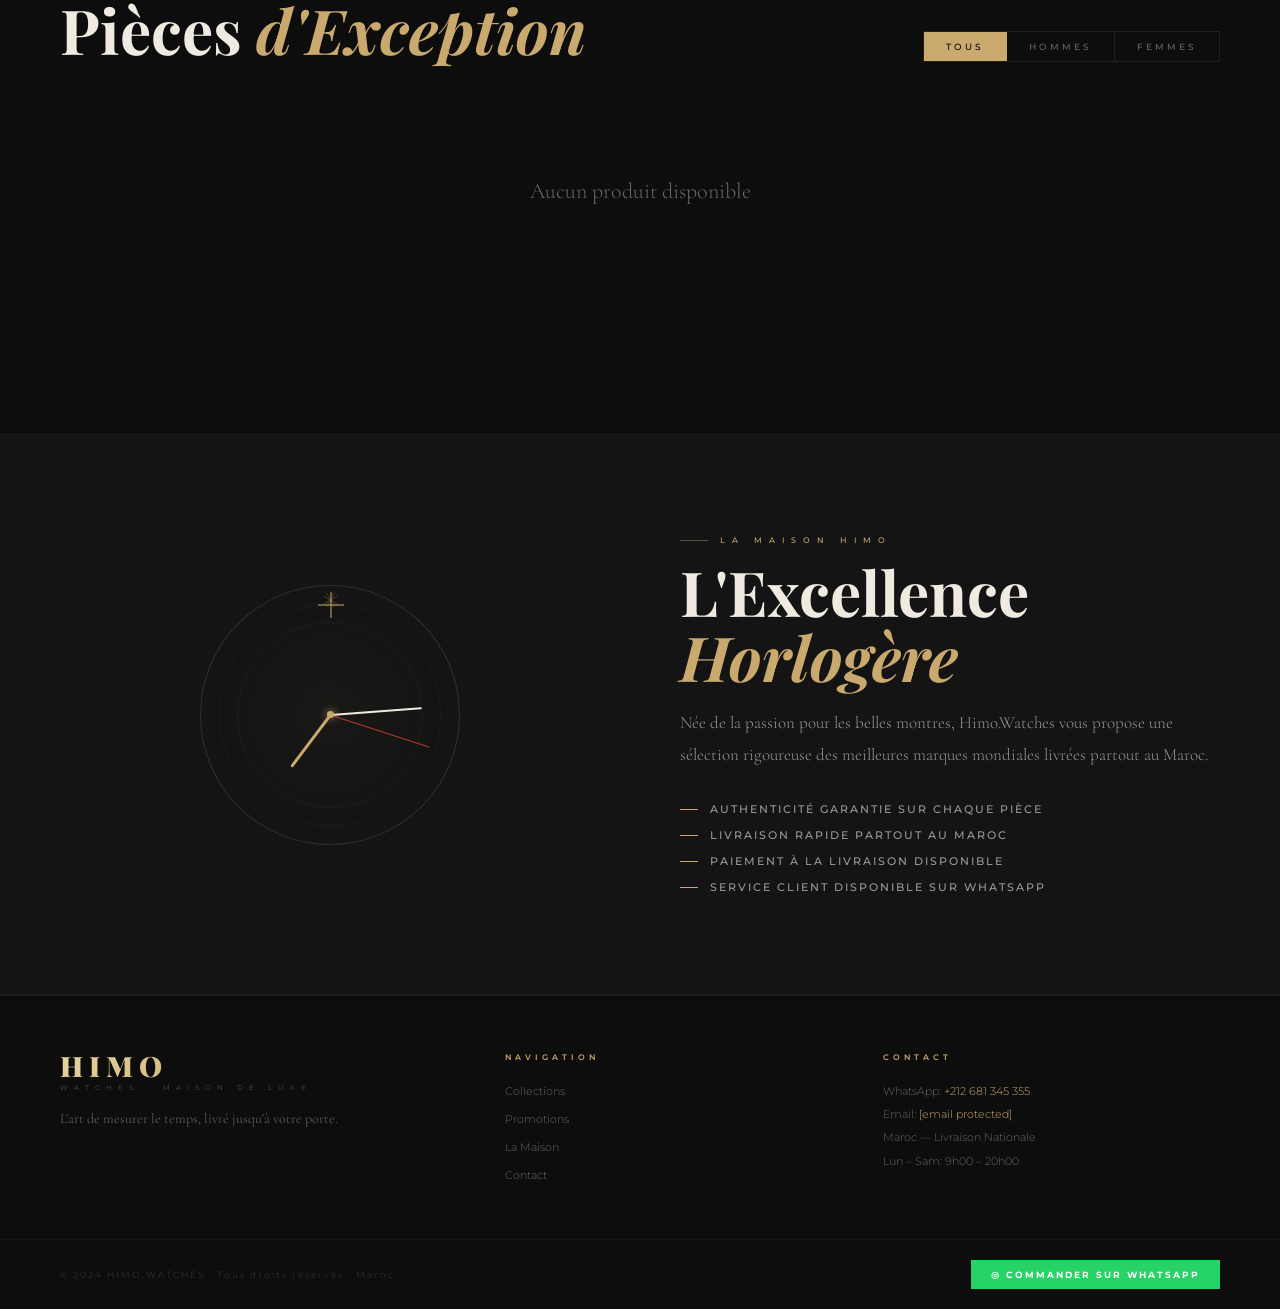
==== commit abccb460: "default payment livraison" ====
--- a/index.html
+++ b/index.html
@@ -73,14 +73,14 @@
 <div class="promo-banner" id="promoBanner">
   <div class="promo-banner-inner">
     <span class="promo-flash">⚡</span>
-    <span>OFFRE SPÉCIALE — <strong>LIVRAISON GRATUITE</strong> LIVRAISON GRATUITE<strong>LIVRAISON GRATUITE</strong></span>
+    <span>OFFRE SPÉCIALE — <strong>-20% sur toutes les Casio</strong> avec le code <strong>CASIO20</strong></span>
     <span class="promo-sep">·</span>
-    <span>LIVRAISON GRATUITE  <strong>LIVRAISON GRATUITE</strong></span>
+    <span>LIVRAISON GRATUITE dès <strong>5 000 MAD</strong></span>
     <span class="promo-sep">·</span>
     <span class="promo-flash">⚡</span>
-    <span>OFFRE SPÉCIALE — <strong>LIVRAISON GRATUITE</strong> LIVRAISON GRATUITE <strong>LIVRAISON GRATUITE</strong></span>
+    <span>OFFRE SPÉCIALE — <strong>-20% sur toutes les Casio</strong> avec le code <strong>CASIO20</strong></span>
     <span class="promo-sep">·</span>
-    <span>LIVRAISON GRATUITE  <strong>LIVRAISON GRATUITE</strong></span>
+    <span>LIVRAISON GRATUITE dès <strong>5 000 MAD</strong></span>
     <span class="promo-sep">·</span>
   </div>
   <button class="promo-banner-close" onclick="document.getElementById('promoBanner').style.display='none'">×</button>
@@ -251,7 +251,7 @@
   <div class="foot-contact">
     <div class="foot-col-ttl">Contact</div>
     <p>WhatsApp: <a href="https://wa.me/212681345355">+212 681 345 355</a><br>
-    Email: <a href="/cdn-cgi/l/email-protection#9bf8f4f5effaf8efdbf3f2f6f4b5ecfaeff8f3fee8"><span class="__cf_email__" data-cfemail="f89b97968c999b8cb890919597d68f998c9b909d8b">himowatches@gmail.com</span></a><br>
+    Email: <a href="/cdn-cgi/l/email-protection#9bf8f4f5effaf8efdbf3f2f6f4b5ecfaeff8f3fee8"><span class="__cf_email__" data-cfemail="f89b97968c999b8cb890919597d68f998c9b909d8b">[email&#160;protected]</span></a><br>
     <span id="footLivraison">Maroc — Livraison Nationale</span><br><span id="footHoraires">Lun – Sam: 9h00 – 20h00</span></p>
   </div>
 </footer>
@@ -306,7 +306,7 @@
             <label class="flbl" id="mdlPay">Paiement *</label>
             <select class="finp" id="qoPay">
               <option value="">Choisir...</option>
-              <option>Paiement à la livraison</option>
+              <option selected>Paiement à la livraison</option>
               <option>Virement bancaire</option>
               <option>CIH Pay</option>
             </select>
--- a/style.css
+++ b/style.css
@@ -470,16 +470,17 @@
   .btn-cart-add{font-size:8px;padding:7px;}
   .btn-rv-link{font-size:8px;}
 
-  /* Promo card — horizontal */
-  .promo-card{display:grid;grid-template-columns:90px 1fr;}
-  .promo-card-img{height:130px;}
-  .promo-card-body{padding:10px 10px;}
-  .promo-card-brand{font-size:7px;}
-  .promo-card-name{font-size:12px;}
-  .price-new{font-size:16px;}
-  .price-old{font-size:10px;}
-  .promo-card-btns{flex-direction:column;gap:5px;}
-  .btn-promo-cart,.btn-promo-order{font-size:8px;padding:7px 8px;letter-spacing:1px;}
+  /* Promo card — vertical mobile */
+  .promo-card{display:flex;flex-direction:column;}
+  .promo-card-img{height:130px;aspect-ratio:unset;width:100%;}
+  .promo-card-img img{width:100%;height:100%;object-fit:cover;}
+  .promo-card-body{padding:8px 6px;}
+  .promo-card-brand{font-size:7px;letter-spacing:1px;}
+  .promo-card-name{font-size:10px;white-space:normal;overflow:visible;word-break:break-word;margin-bottom:6px;line-height:1.3;}
+  .price-new{font-size:14px;}
+  .price-old{font-size:9px;}
+  .promo-card-btns{flex-direction:column;gap:4px;}
+  .btn-promo-cart,.btn-promo-order{font-size:7px;padding:6px 4px;letter-spacing:0.5px;}
 
   /* Modals */
   .modal-box{width:calc(100% - 20px);margin:10px;padding:20px 14px;max-height:92vh;overflow-y:auto;}
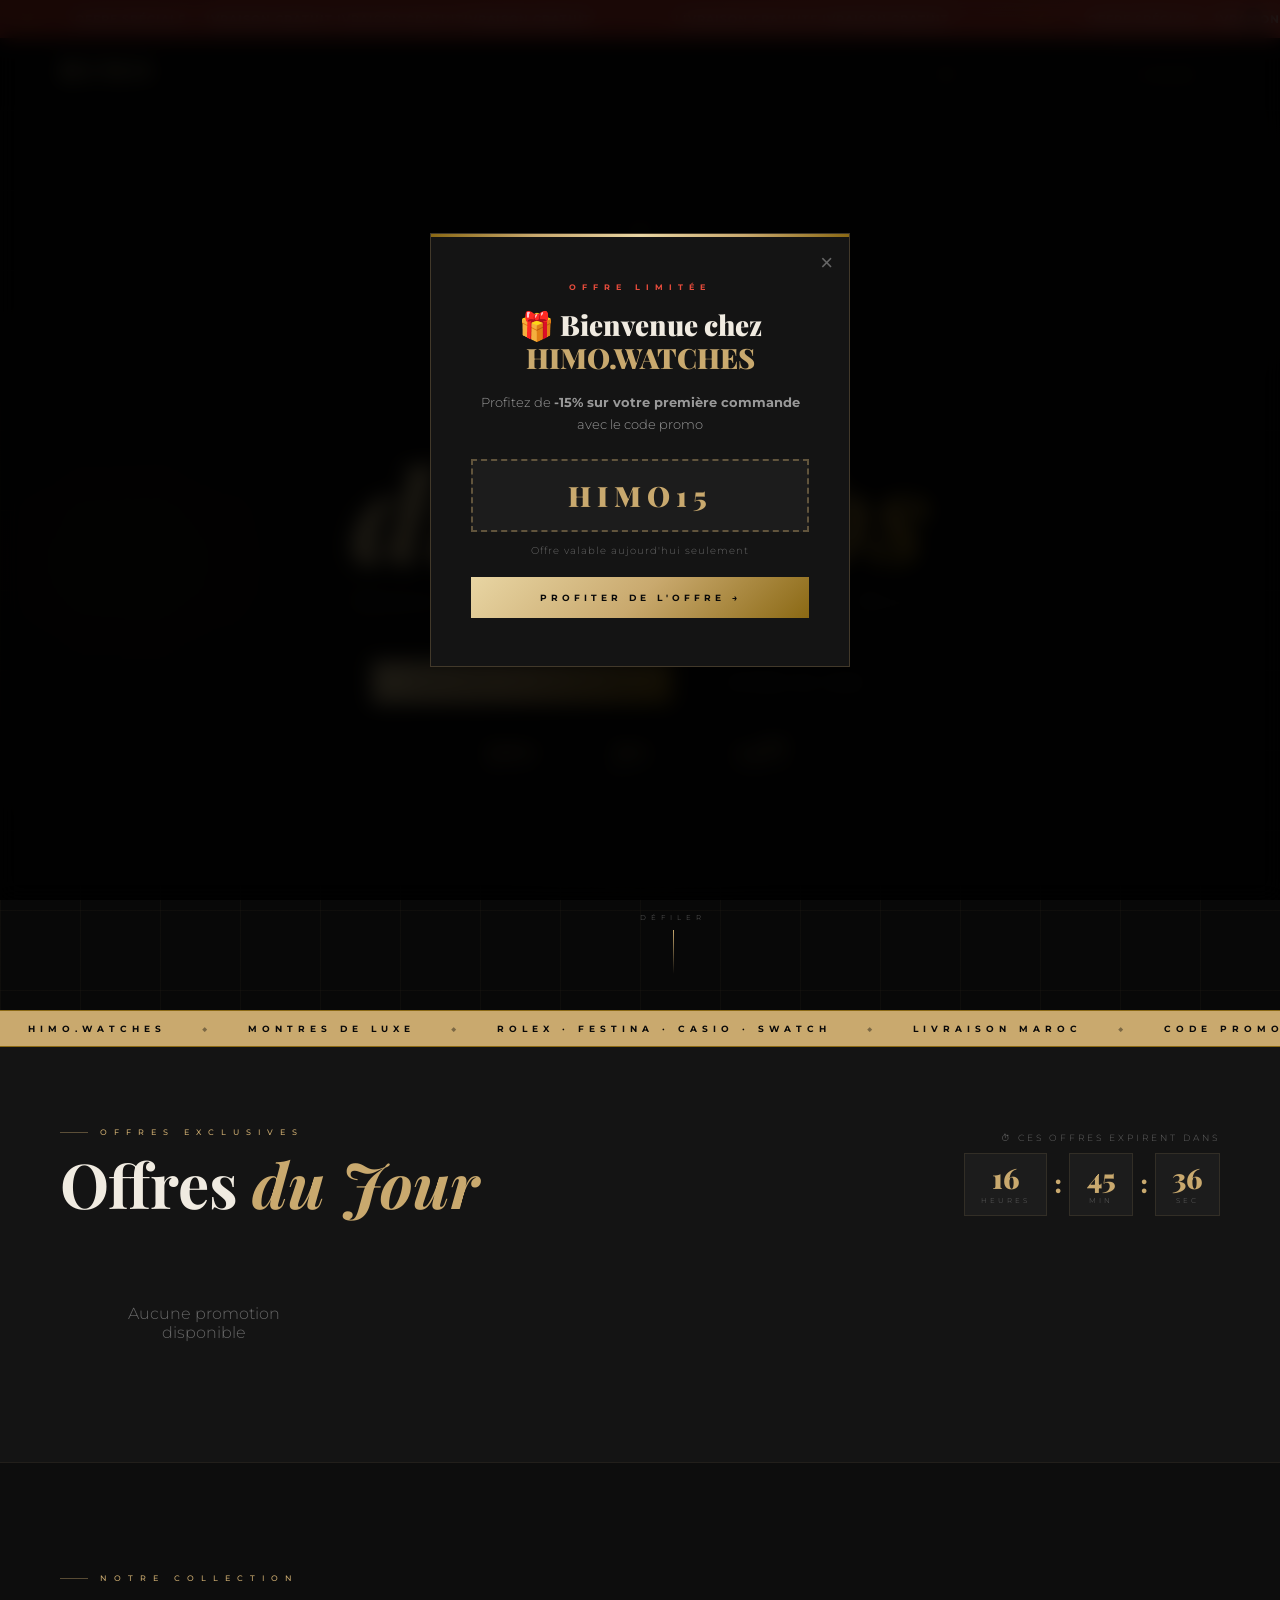
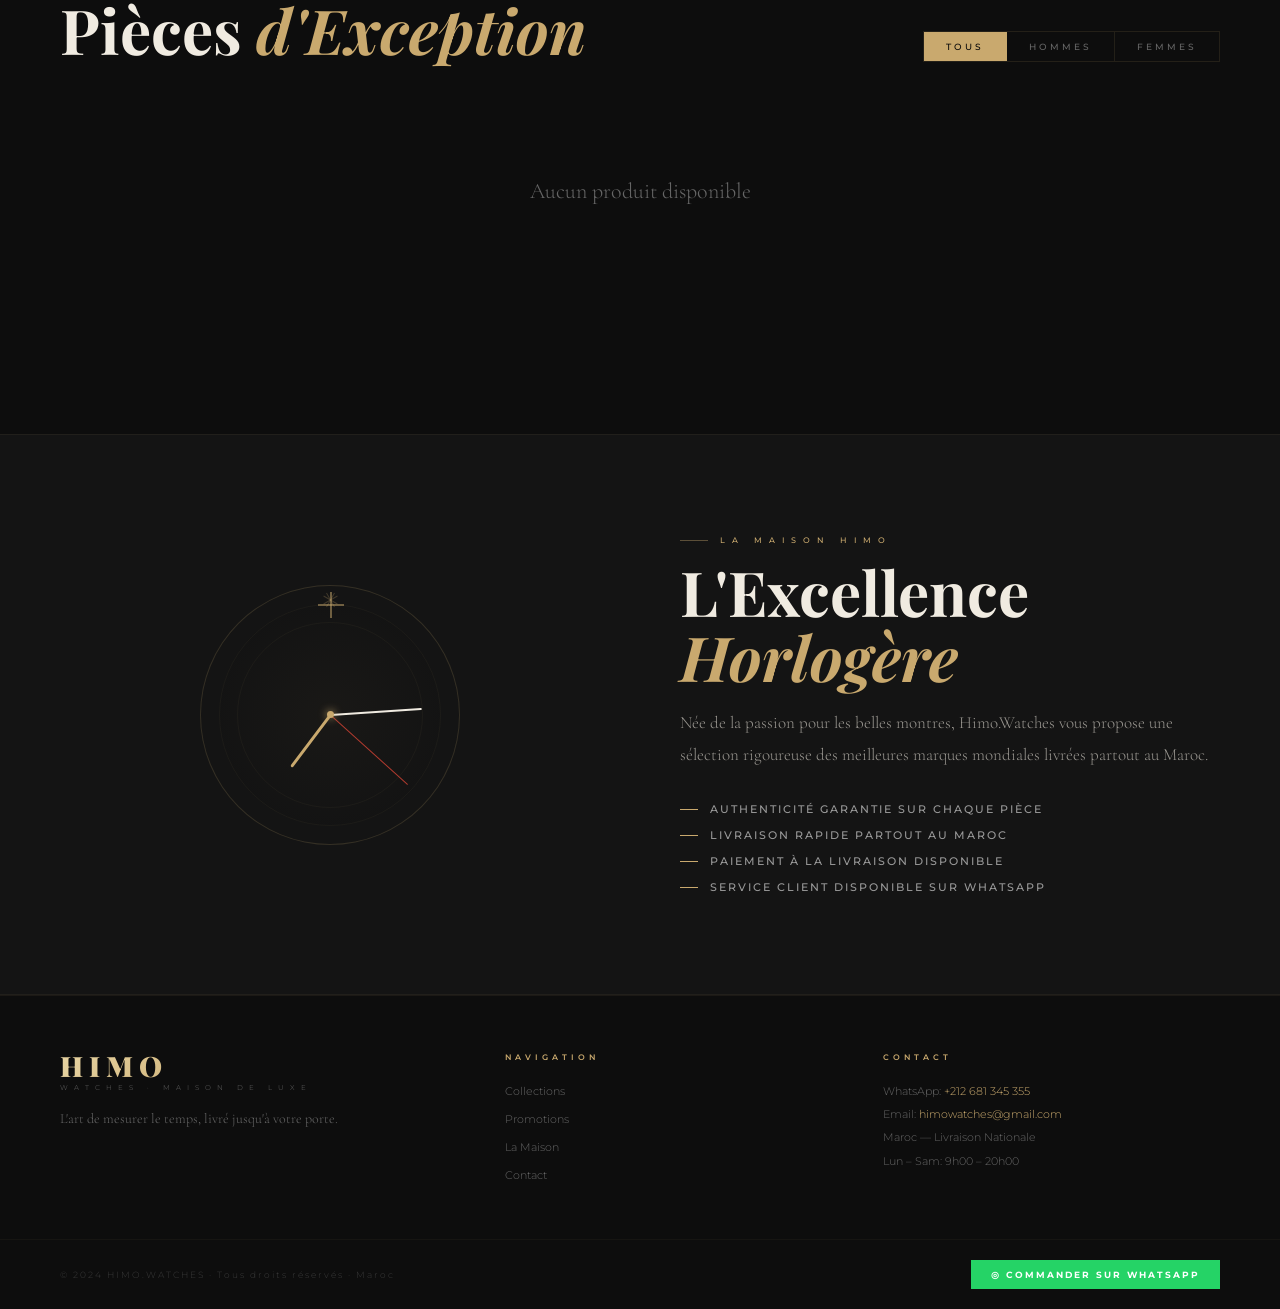
==== commit 96a95126: "update" ====
--- a/index.html
+++ b/index.html
@@ -73,14 +73,14 @@
 <div class="promo-banner" id="promoBanner">
   <div class="promo-banner-inner">
     <span class="promo-flash">⚡</span>
-    <span>OFFRE SPÉCIALE — <strong>-20% sur toutes les Casio</strong> avec le code <strong>CASIO20</strong></span>
+    <span>OFFRE SPÉCIALE — <strong>IVRAISON GRATUIT</strong> IVRAISON GRATUIT<strong>IVRAISON GRATUIT</strong></span>
     <span class="promo-sep">·</span>
-    <span>LIVRAISON GRATUITE dès <strong>5 000 MAD</strong></span>
+    <span>LIVRAISON GRATUITE <strong>IVRAISON GRATUIT</strong></span>
     <span class="promo-sep">·</span>
     <span class="promo-flash">⚡</span>
-    <span>OFFRE SPÉCIALE — <strong>-20% sur toutes les Casio</strong> avec le code <strong>CASIO20</strong></span>
+    <span>OFFRE SPÉCIALE —<strong>IVRAISON GRATUIT</strong> IVRAISON GRATUIT<strong>IVRAISON GRATUIT</strong></span>
     <span class="promo-sep">·</span>
-    <span>LIVRAISON GRATUITE dès <strong>5 000 MAD</strong></span>
+    <span>LIVRAISON GRATUITE <strong>IVRAISON GRATUIT</strong></span>
     <span class="promo-sep">·</span>
   </div>
   <button class="promo-banner-close" onclick="document.getElementById('promoBanner').style.display='none'">×</button>
@@ -251,7 +251,7 @@
   <div class="foot-contact">
     <div class="foot-col-ttl">Contact</div>
     <p>WhatsApp: <a href="https://wa.me/212681345355">+212 681 345 355</a><br>
-    Email: <a href="/cdn-cgi/l/email-protection#9bf8f4f5effaf8efdbf3f2f6f4b5ecfaeff8f3fee8"><span class="__cf_email__" data-cfemail="f89b97968c999b8cb890919597d68f998c9b909d8b">[email&#160;protected]</span></a><br>
+    Email: <a href="/cdn-cgi/l/email-protection#9bf8f4f5effaf8efdbf3f2f6f4b5ecfaeff8f3fee8"><span class="__cf_email__" data-cfemail="f89b97968c999b8cb890919597d68f998c9b909d8b">himowatches@gmail.com</span></a><br>
     <span id="footLivraison">Maroc — Livraison Nationale</span><br><span id="footHoraires">Lun – Sam: 9h00 – 20h00</span></p>
   </div>
 </footer>
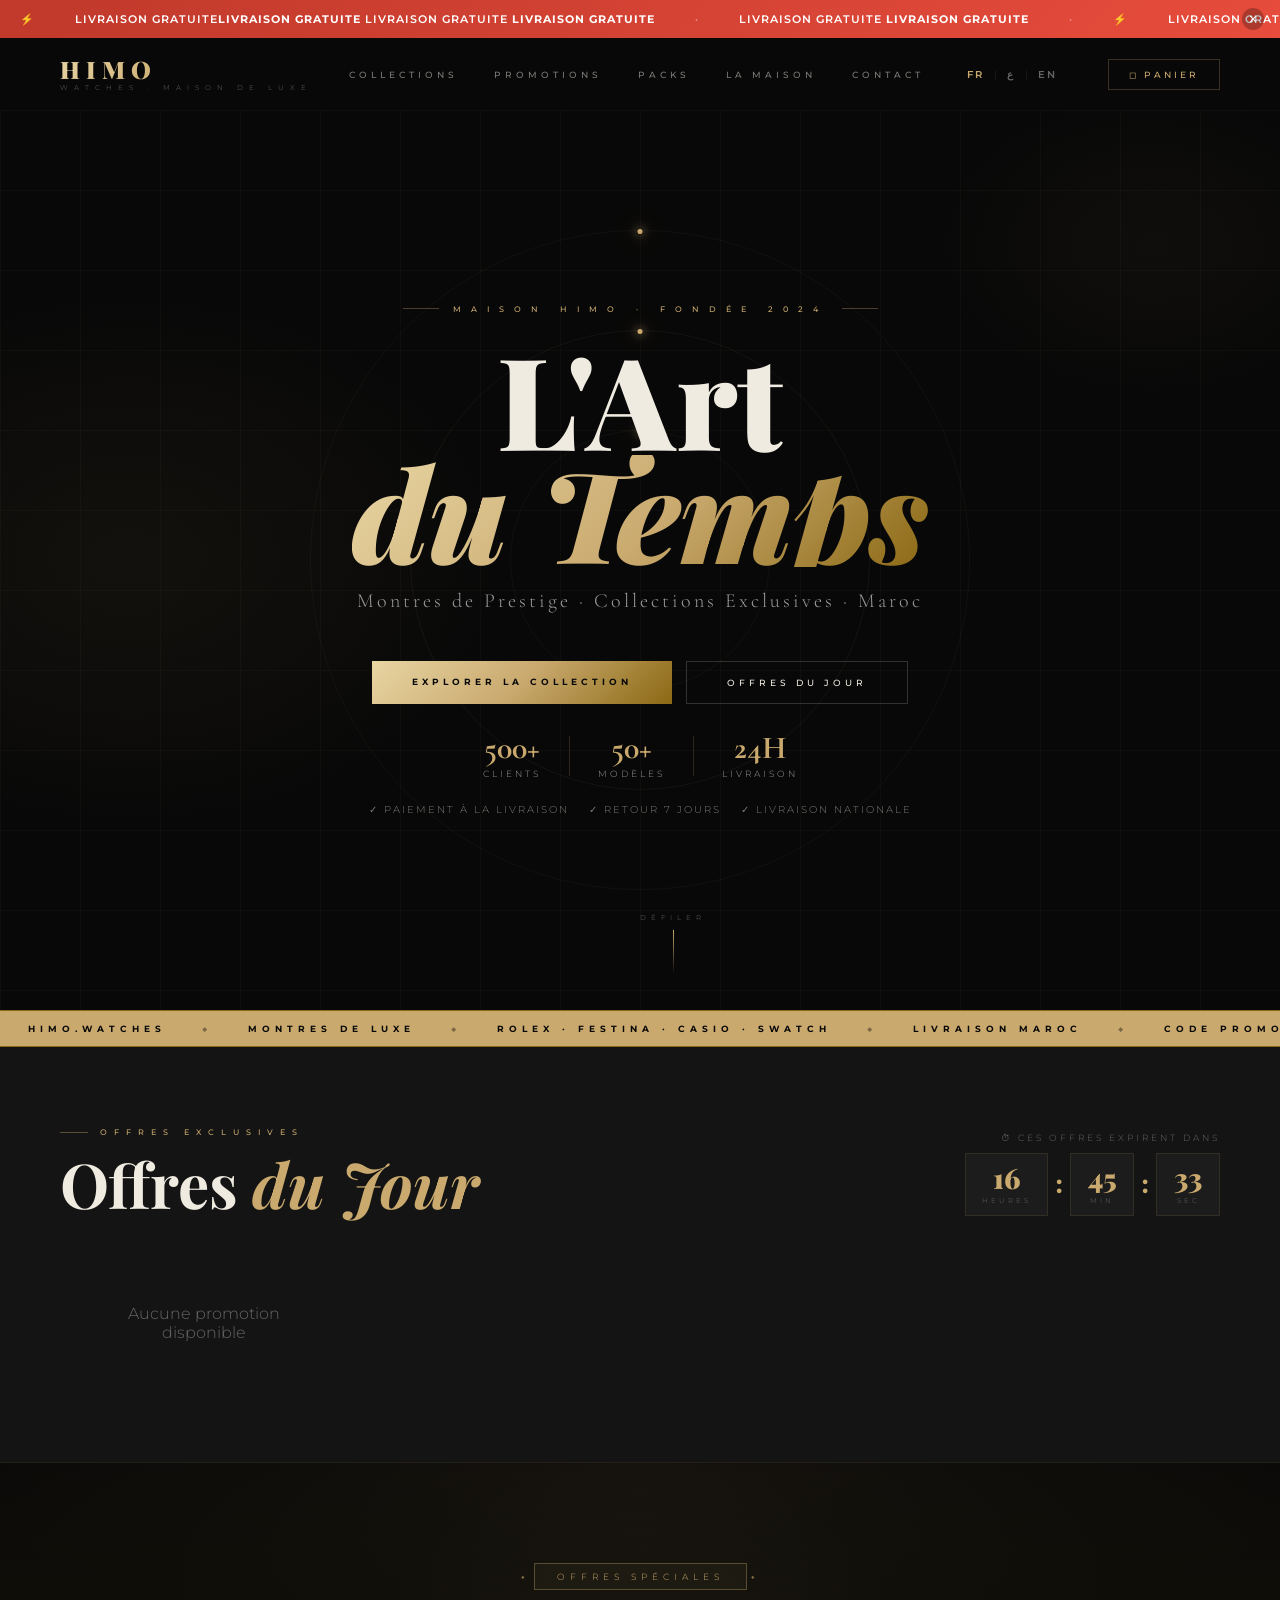
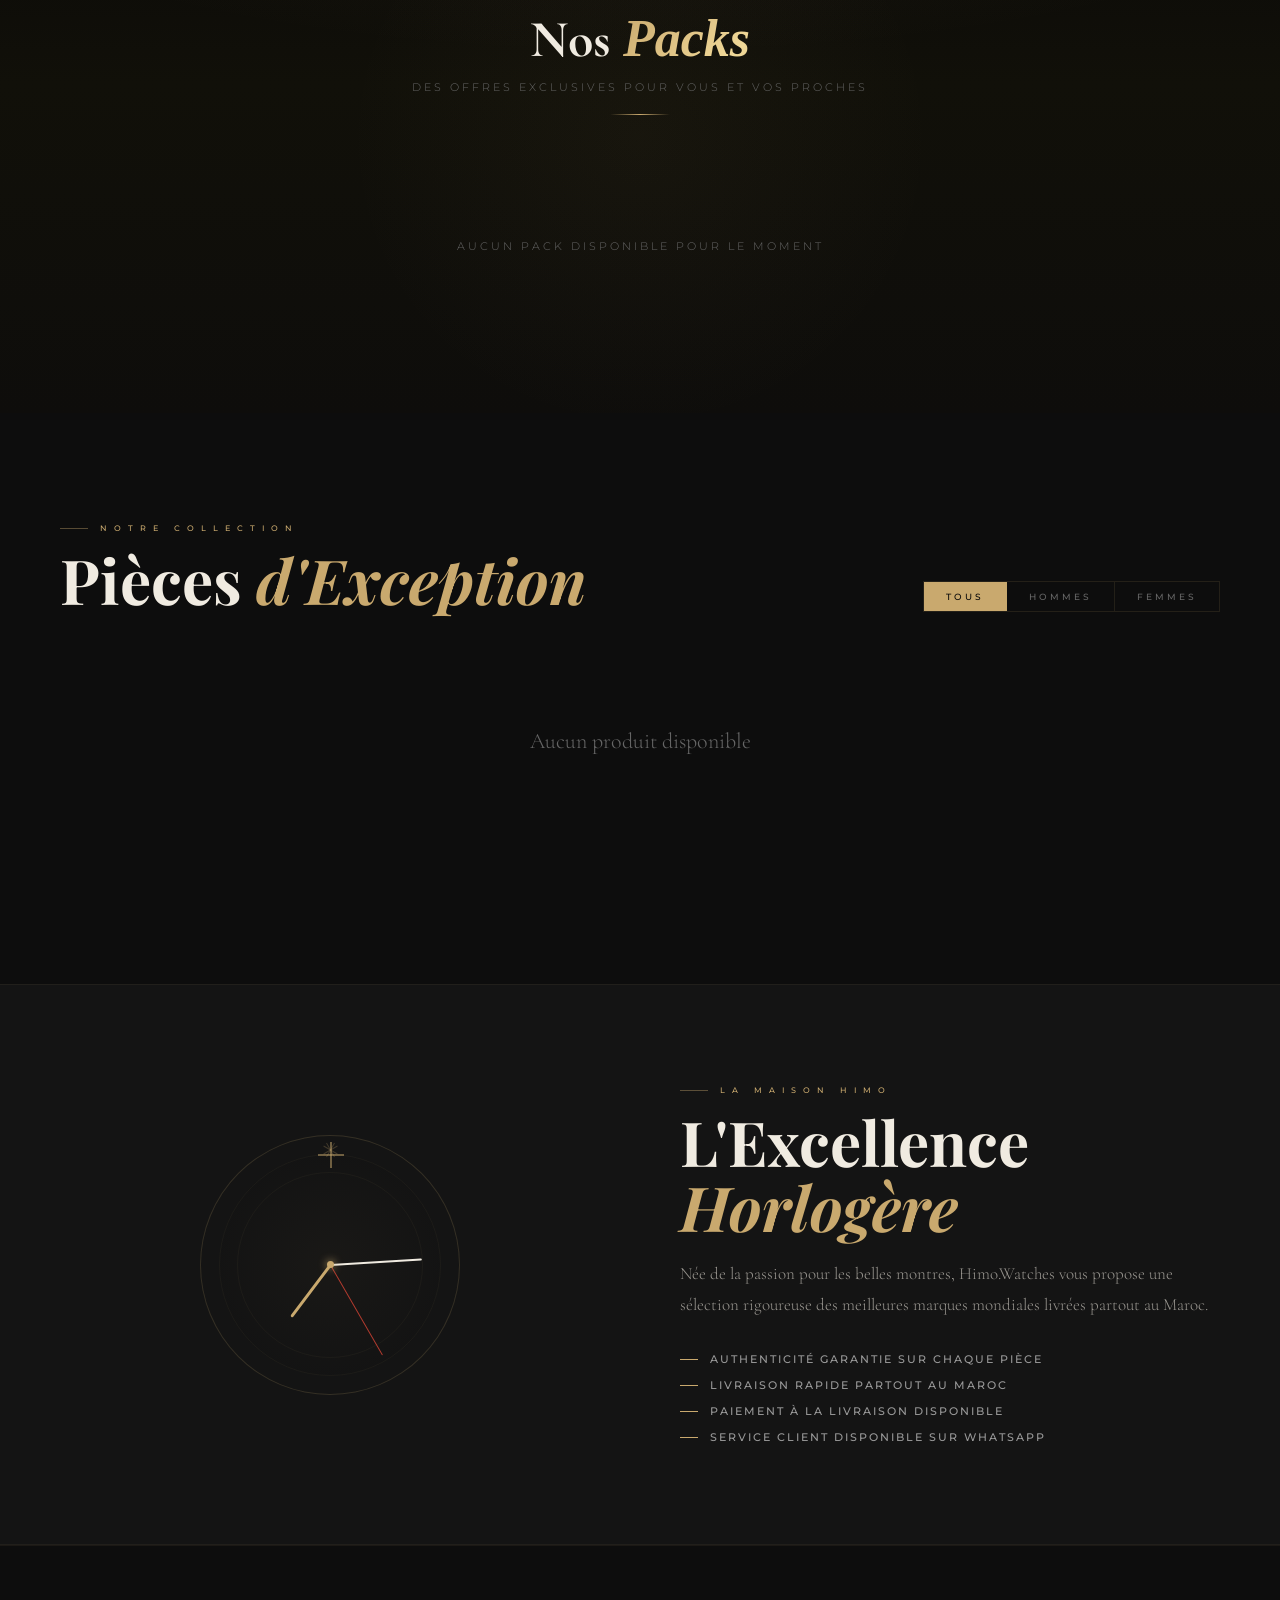
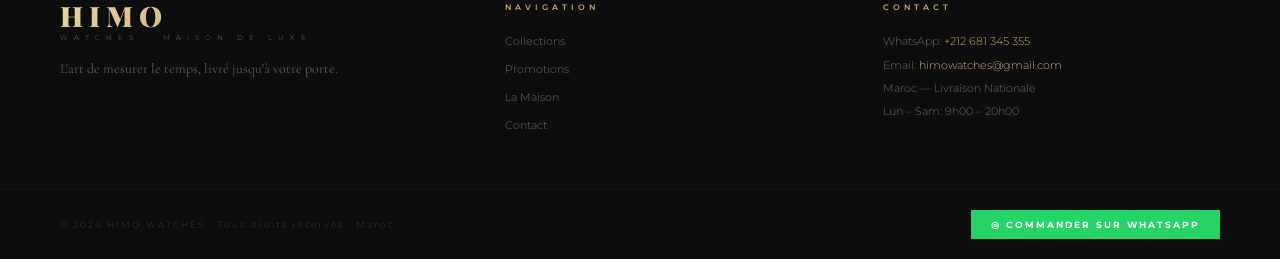
==== commit 56e396ae: "packs premium + remove popup" ====
--- a/index.html
+++ b/index.html
@@ -56,31 +56,20 @@
 
 <div class="toast-wrap" id="toastWrap"></div>
 
-<!-- PROMO POPUP -->
-<div class="promo-popup-bg" id="promoBg">
-  <div class="promo-popup">
-    <button class="promo-close" onclick="closePromoPopup()">×</button>
-    <div class="promo-popup-tag">Offre Limitée</div>
-    <div class="promo-popup-title">🎁 Bienvenue chez<br><span>HIMO.WATCHES</span></div>
-    <div class="promo-popup-desc">Profitez de <strong>-15% sur votre première commande</strong><br>avec le code promo</div>
-    <div class="promo-code-box">HIMO15</div>
-    <div class="promo-popup-expires">Offre valable aujourd'hui seulement</div>
-    <button class="btn-gold" style="width:100%;margin-top:20px" onclick="closePromoPopup()">Profiter de l'Offre →</button>
-  </div>
-</div>
+
 
 <!-- PROMO BANNER -->
 <div class="promo-banner" id="promoBanner">
   <div class="promo-banner-inner">
     <span class="promo-flash">⚡</span>
-    <span>OFFRE SPÉCIALE — <strong>IVRAISON GRATUIT</strong> IVRAISON GRATUIT<strong>IVRAISON GRATUIT</strong></span>
+    <span>LIVRAISON GRATUITE<strong>LIVRAISON GRATUITE</strong> LIVRAISON GRATUITE <strong>LIVRAISON GRATUITE</strong></span>
     <span class="promo-sep">·</span>
-    <span>LIVRAISON GRATUITE <strong>IVRAISON GRATUIT</strong></span>
+    <span>LIVRAISON GRATUITE <strong>LIVRAISON GRATUITE</strong></span>
     <span class="promo-sep">·</span>
     <span class="promo-flash">⚡</span>
-    <span>OFFRE SPÉCIALE —<strong>IVRAISON GRATUIT</strong> IVRAISON GRATUIT<strong>IVRAISON GRATUIT</strong></span>
+    <span>LIVRAISON GRATUITE<strong>LIVRAISON GRATUITE</strong> LIVRAISON GRATUITE<strong>LIVRAISON GRATUITE</strong></span>
     <span class="promo-sep">·</span>
-    <span>LIVRAISON GRATUITE <strong>IVRAISON GRATUIT</strong></span>
+    <span>LIVRAISON GRATUITE <strong>LIVRAISON GRATUITE</strong></span>
     <span class="promo-sep">·</span>
   </div>
   <button class="promo-banner-close" onclick="document.getElementById('promoBanner').style.display='none'">×</button>
@@ -95,6 +84,7 @@
   <nav id="mainNav">
     <a href="#products" onclick="closeMenu()">Collections</a>
     <a href="#promos" onclick="closeMenu()">Promotions</a>
+    <a href="#packs" onclick="closeMenu()">Packs</a>
     <a href="#maison" onclick="closeMenu()">La Maison</a>
     <a href="#footer" onclick="closeMenu()">Contact</a>
   </nav>
@@ -190,6 +180,17 @@
 </section>
 
 <!-- PRODUCTS -->
+<!-- PACKS SECTION -->
+<section class="packs-sec" id="packs">
+  <div class="packs-header" id="packsHeader">
+    <span class="packs-tag">Offres Spéciales</span>
+    <h2 class="packs-title">Nos <em>Packs</em></h2>
+    <p class="packs-subtitle">Des offres exclusives pour vous et vos proches</p>
+    <div class="packs-divider"></div>
+  </div>
+  <div class="packs-grid" id="packsGrid"></div>
+</section>
+
 <section class="products-sec" id="products">
   <div class="products-top">
     <div>
--- a/style.css
+++ b/style.css
@@ -608,3 +608,313 @@
   .hero-trust{gap:10px;}
   .hero-trust span{font-size:8px;letter-spacing:1px;}
 }
+
+/* ============================================
+   PACKS SECTION
+   ============================================ */
+/* ============================================
+   PACKS SECTION — Premium Animated
+   ============================================ */
+@keyframes packFadeUp{from{opacity:0;transform:translateY(40px)}to{opacity:1;transform:translateY(0)}}
+@keyframes packShimmer{0%{background-position:-200% center}100%{background-position:200% center}}
+@keyframes goldPulse{0%,100%{box-shadow:0 0 0 0 rgba(201,169,110,0.3)}50%{box-shadow:0 0 0 10px rgba(201,169,110,0)}}
+@keyframes floatCard{0%,100%{transform:translateY(0)}50%{transform:translateY(-6px)}}
+
+.packs-sec{
+  padding:100px 0;
+  background:linear-gradient(180deg,#0a0908 0%,#111009 40%,#0e0d0b 100%);
+  position:relative;
+  overflow:hidden;
+}
+.packs-sec::before{
+  content:'';
+  position:absolute;
+  top:0;left:0;right:0;bottom:0;
+  background:radial-gradient(ellipse 80% 50% at 50% 0%,rgba(201,169,110,0.06) 0%,transparent 70%);
+  pointer-events:none;
+}
+.packs-sec::after{
+  content:'';
+  position:absolute;
+  top:50%;left:50%;
+  width:600px;height:600px;
+  background:radial-gradient(circle,rgba(201,169,110,0.04) 0%,transparent 70%);
+  transform:translate(-50%,-50%);
+  pointer-events:none;
+}
+
+.packs-header{
+  text-align:center;
+  margin-bottom:64px;
+  position:relative;
+  z-index:1;
+  opacity:0;
+  animation:packFadeUp 0.8s ease forwards;
+}
+.packs-header.visible{opacity:1;}
+
+.packs-tag{
+  font-size:9px;
+  letter-spacing:5px;
+  text-transform:uppercase;
+  color:var(--gold);
+  border:1px solid rgba(201,169,110,0.35);
+  padding:7px 22px;
+  display:inline-block;
+  margin-bottom:20px;
+  background:rgba(201,169,110,0.05);
+  position:relative;
+}
+.packs-tag::before,.packs-tag::after{
+  content:'◆';
+  position:absolute;
+  top:50%;transform:translateY(-50%);
+  font-size:6px;color:var(--gold);opacity:0.6;
+}
+.packs-tag::before{left:-14px;}
+.packs-tag::after{right:-14px;}
+
+.packs-title{
+  font-family:"Cormorant Garamond",serif;
+  font-size:52px;
+  font-weight:700;
+  color:var(--cream);
+  margin:0 0 12px;
+  line-height:1.1;
+}
+.packs-title em{
+  font-style:italic;
+  background:linear-gradient(135deg,#c9a96e,#f0d898,#c9a96e);
+  background-size:200% auto;
+  -webkit-background-clip:text;
+  -webkit-text-fill-color:transparent;
+  background-clip:text;
+  animation:packShimmer 4s linear infinite;
+}
+.packs-subtitle{
+  font-size:11px;
+  letter-spacing:3px;
+  color:var(--gray);
+  text-transform:uppercase;
+}
+.packs-divider{
+  width:60px;height:1px;
+  background:linear-gradient(90deg,transparent,var(--gold),transparent);
+  margin:20px auto 0;
+}
+
+.packs-grid{
+  display:grid;
+  grid-template-columns:repeat(auto-fill,minmax(320px,1fr));
+  gap:32px;
+  max-width:1100px;
+  margin:0 auto;
+  padding:0 32px;
+  position:relative;
+  z-index:1;
+}
+
+/* CARD */
+.pack-card{
+  background:linear-gradient(145deg,#1c1a15,#161410);
+  border:1px solid rgba(201,169,110,0.12);
+  overflow:hidden;
+  position:relative;
+  cursor:pointer;
+  opacity:0;
+  transform:translateY(50px);
+  transition:transform 0.5s cubic-bezier(0.23,1,0.32,1),
+             border-color 0.4s,
+             box-shadow 0.4s,
+             opacity 0.5s;
+}
+.pack-card.pack-visible{
+  opacity:1;
+  transform:translateY(0);
+}
+.pack-card:hover{
+  transform:translateY(-8px) scale(1.01);
+  border-color:rgba(201,169,110,0.45);
+  box-shadow:0 24px 60px rgba(0,0,0,0.5),
+             0 0 40px rgba(201,169,110,0.08);
+}
+
+/* Gold line top on hover */
+.pack-card::before{
+  content:'';
+  position:absolute;
+  top:0;left:-100%;
+  width:100%;height:2px;
+  background:linear-gradient(90deg,transparent,var(--gold),transparent);
+  transition:left 0.5s ease;
+  z-index:2;
+}
+.pack-card:hover::before{left:100%;}
+
+/* Shimmer overlay on hover */
+.pack-card::after{
+  content:'';
+  position:absolute;
+  inset:0;
+  background:linear-gradient(135deg,transparent 40%,rgba(201,169,110,0.04) 50%,transparent 60%);
+  background-size:200% 200%;
+  opacity:0;
+  transition:opacity 0.3s;
+  pointer-events:none;
+}
+.pack-card:hover::after{opacity:1;}
+
+.pack-card-img{
+  width:100%;
+  height:240px;
+  object-fit:cover;
+  display:block;
+  transition:transform 0.6s ease;
+}
+.pack-card:hover .pack-card-img{transform:scale(1.05);}
+
+.pack-card-img-placeholder{
+  width:100%;
+  height:240px;
+  background:linear-gradient(135deg,#1e1c18,#252118,#1e1c18);
+  display:flex;
+  align-items:center;
+  justify-content:center;
+  font-size:64px;
+  position:relative;
+}
+.pack-card-img-placeholder::after{
+  content:'';
+  position:absolute;
+  inset:0;
+  background:radial-gradient(circle at center,rgba(201,169,110,0.08),transparent 70%);
+}
+
+.pack-card-badge{
+  position:absolute;
+  top:16px;left:16px;
+  background:linear-gradient(135deg,#c9a96e,#a07840);
+  color:#000;
+  font-size:8px;
+  font-weight:800;
+  letter-spacing:2.5px;
+  text-transform:uppercase;
+  padding:5px 12px;
+  z-index:3;
+  animation:goldPulse 2.5s infinite;
+}
+.pack-card-type{
+  position:absolute;
+  top:16px;right:16px;
+  background:rgba(0,0,0,0.75);
+  color:var(--gold);
+  font-size:8px;
+  letter-spacing:2px;
+  text-transform:uppercase;
+  padding:5px 12px;
+  border:1px solid rgba(201,169,110,0.3);
+  z-index:3;
+  backdrop-filter:blur(4px);
+}
+
+.pack-card-body{padding:24px;}
+.pack-card-name{
+  font-family:"Cormorant Garamond",serif;
+  font-size:24px;
+  font-weight:700;
+  color:var(--cream);
+  margin-bottom:10px;
+  transition:color 0.3s;
+}
+.pack-card:hover .pack-card-name{color:#f0d898;}
+
+.pack-card-desc{
+  font-size:11px;
+  color:var(--gray);
+  line-height:1.8;
+  margin-bottom:18px;
+  letter-spacing:0.5px;
+}
+.pack-card-sep{
+  width:100%;height:1px;
+  background:linear-gradient(90deg,rgba(201,169,110,0.2),transparent);
+  margin:16px 0;
+}
+.pack-card-prices{
+  display:flex;
+  align-items:baseline;
+  gap:12px;
+  margin-bottom:20px;
+}
+.pack-card-price{
+  font-family:"Cormorant Garamond",serif;
+  font-size:30px;
+  font-weight:700;
+  color:var(--gold);
+}
+.pack-card-old-price{
+  font-size:14px;
+  color:var(--gray);
+  text-decoration:line-through;
+  opacity:0.7;
+}
+.pack-card-saving{
+  font-size:9px;
+  color:#4caf50;
+  letter-spacing:1.5px;
+  text-transform:uppercase;
+  background:rgba(76,175,80,0.1);
+  border:1px solid rgba(76,175,80,0.2);
+  padding:3px 8px;
+}
+.pack-card-btn{
+  width:100%;
+  padding:15px;
+  background:linear-gradient(135deg,#c9a96e,#a07840);
+  color:#000;
+  font-size:9px;
+  font-weight:800;
+  letter-spacing:3.5px;
+  text-transform:uppercase;
+  border:none;
+  cursor:pointer;
+  font-family:Montserrat,sans-serif;
+  transition:all 0.3s;
+  position:relative;
+  overflow:hidden;
+}
+.pack-card-btn::after{
+  content:'';
+  position:absolute;
+  top:0;left:-100%;
+  width:100%;height:100%;
+  background:linear-gradient(90deg,transparent,rgba(255,255,255,0.2),transparent);
+  transition:left 0.4s;
+}
+.pack-card-btn:hover{
+  background:linear-gradient(135deg,#d4b87a,#c9a96e);
+  box-shadow:0 4px 20px rgba(201,169,110,0.4);
+  letter-spacing:4.5px;
+}
+.pack-card-btn:hover::after{left:100%;}
+
+.packs-empty{
+  text-align:center;
+  color:var(--gray);
+  font-size:11px;
+  letter-spacing:3px;
+  text-transform:uppercase;
+  padding:60px;
+  grid-column:1/-1;
+}
+
+@media(max-width:768px){
+  .packs-sec{padding:70px 0;}
+  .packs-title{font-size:36px;}
+  .packs-grid{grid-template-columns:1fr;padding:0 20px;gap:24px;}
+  .pack-card-img,.pack-card-img-placeholder{height:200px;}
+}
+@media(max-width:480px){
+  .packs-title{font-size:28px;}
+  .packs-grid{padding:0 16px;}
+}
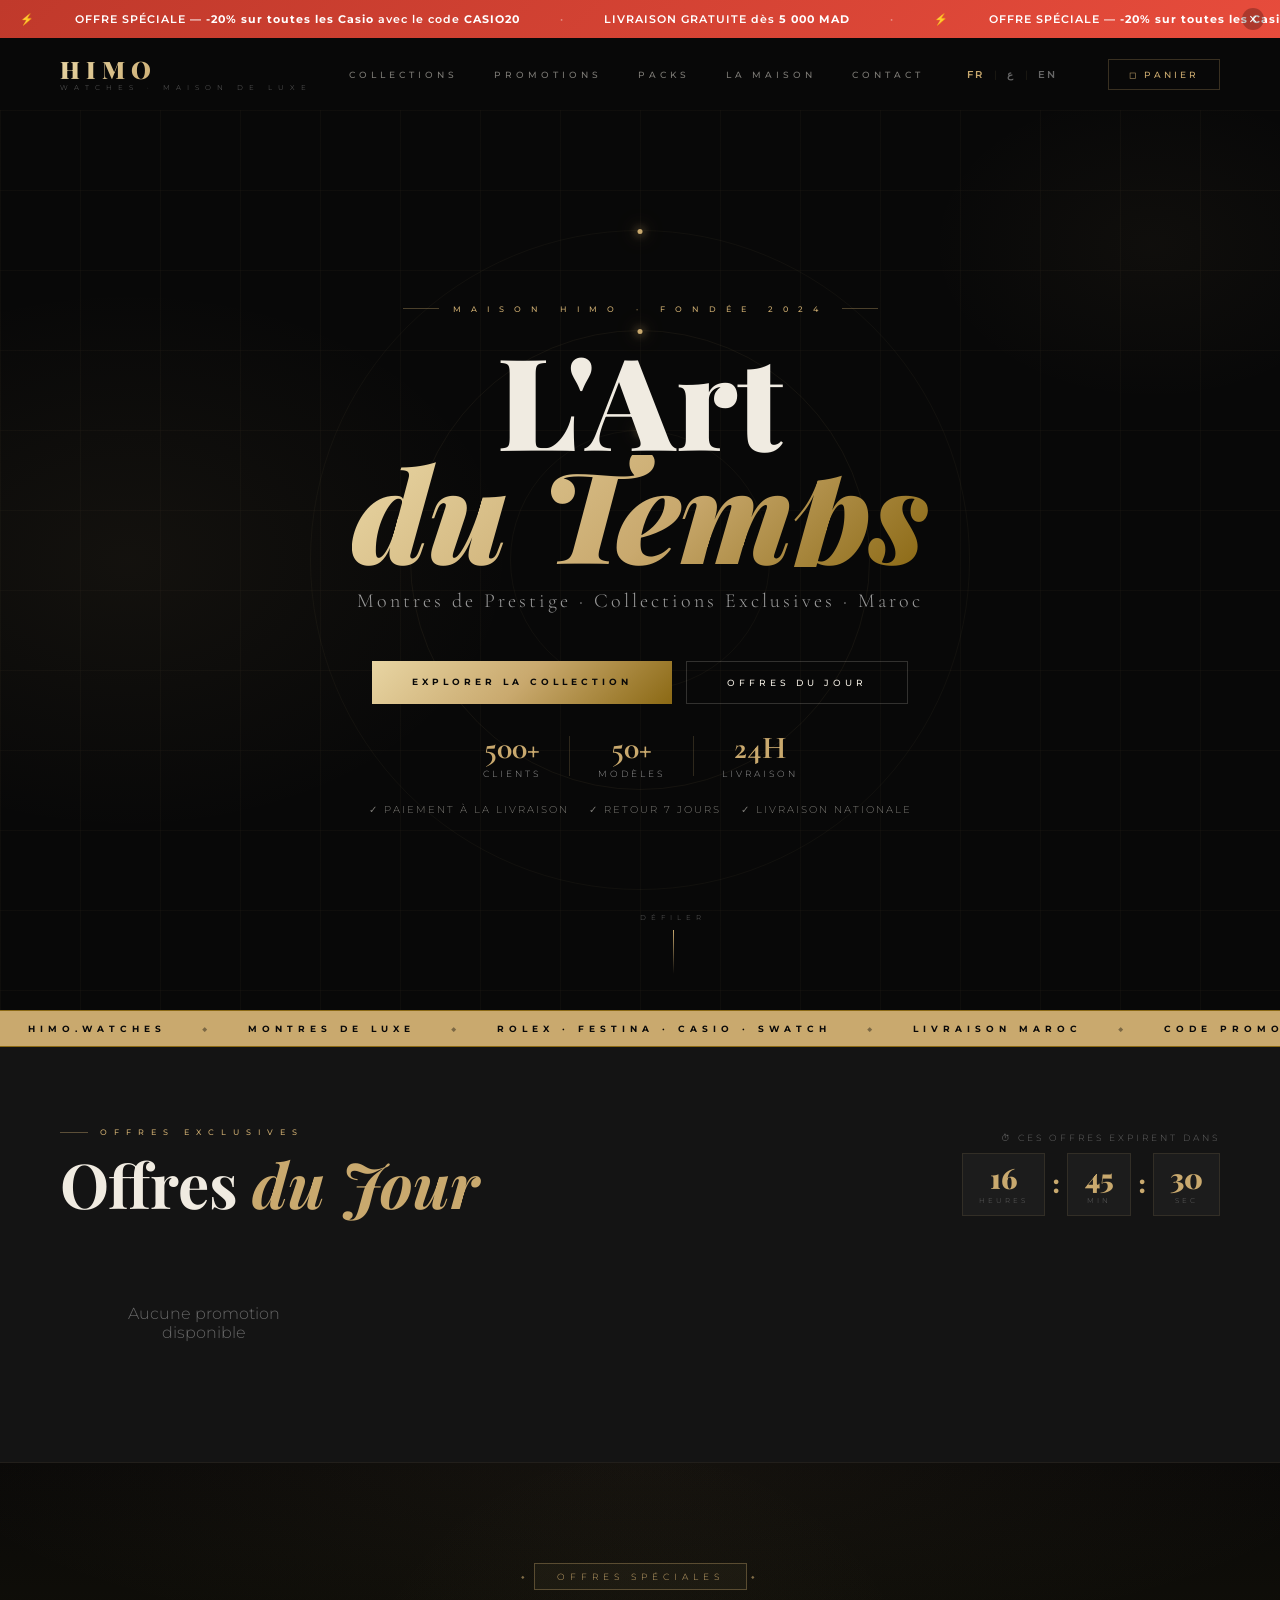
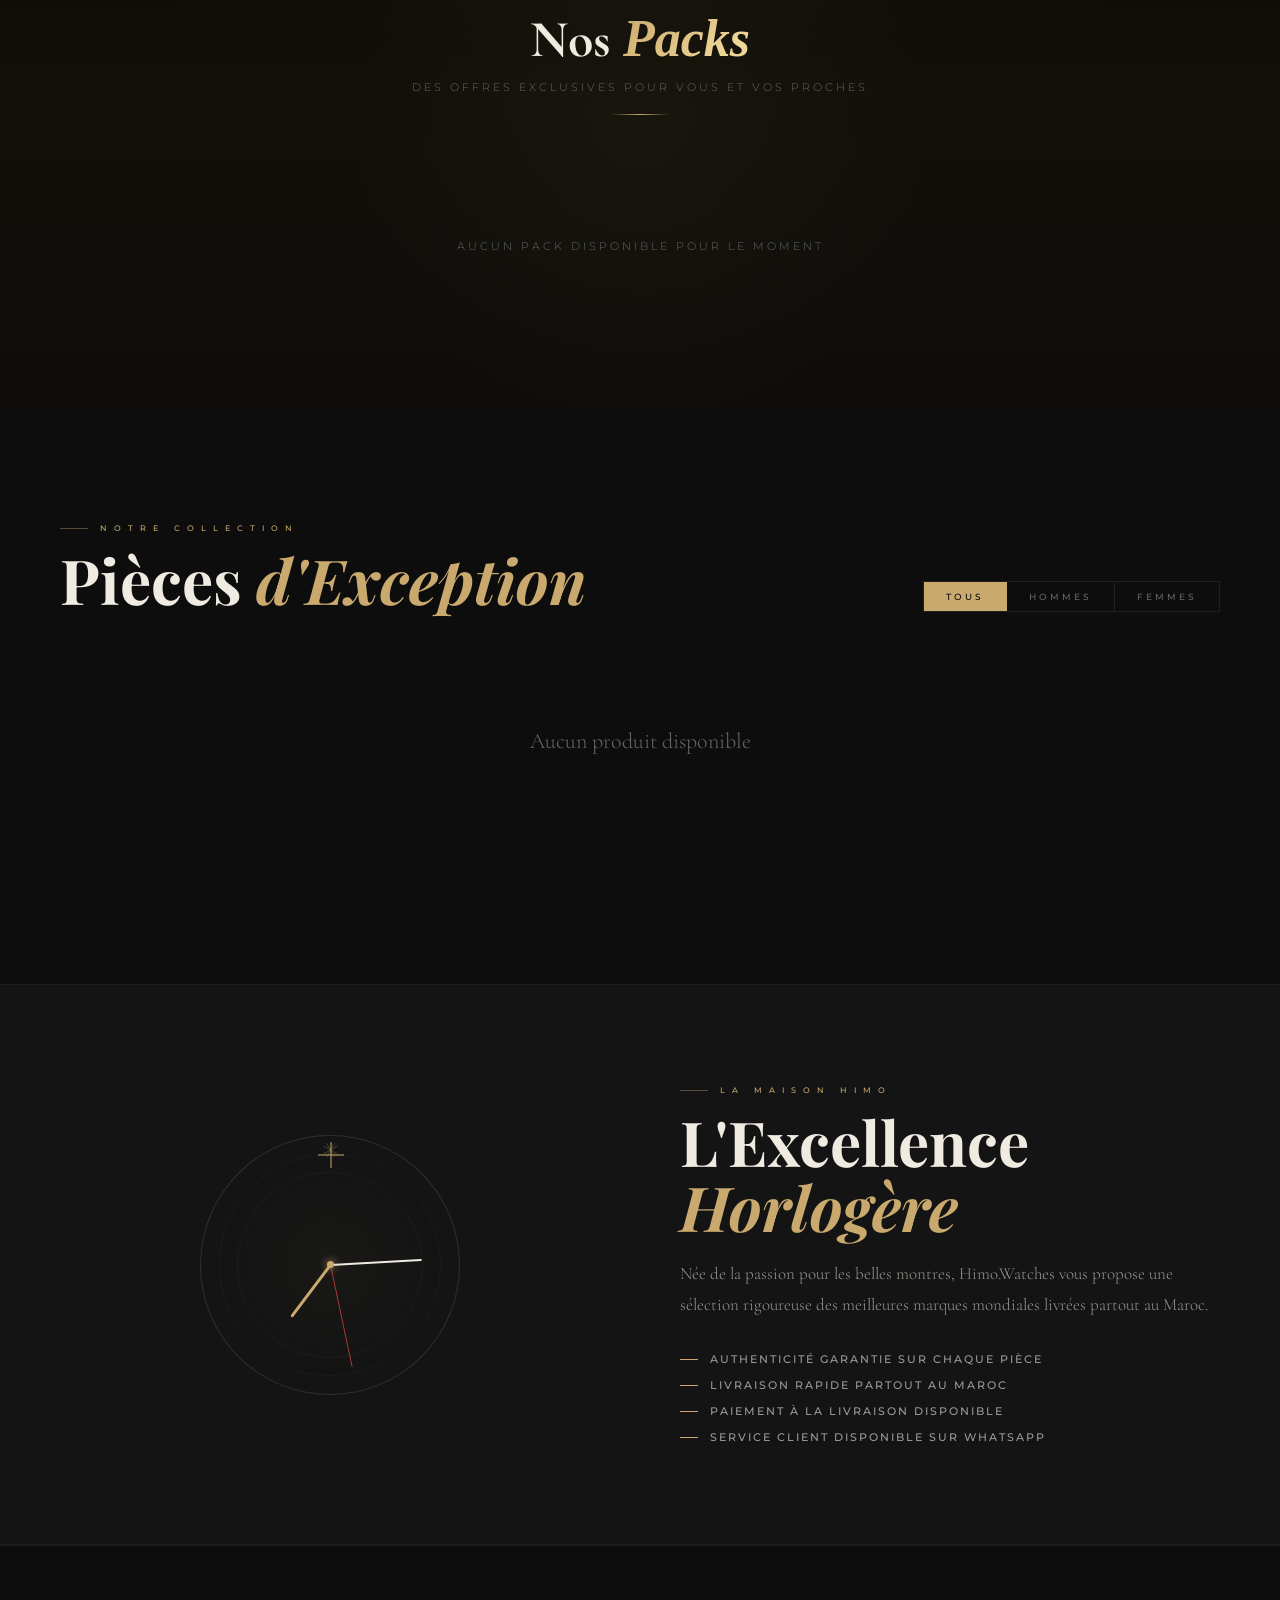
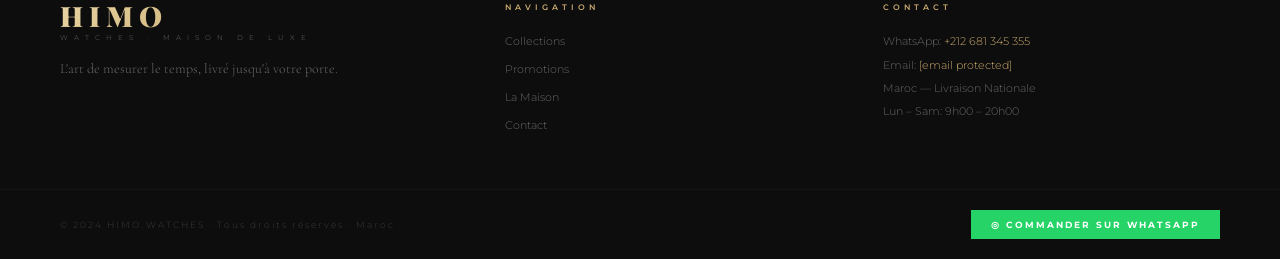
==== commit 9088e749: "translate modal buttons fr/ar" ====
--- a/index.html
+++ b/index.html
@@ -62,14 +62,14 @@
 <div class="promo-banner" id="promoBanner">
   <div class="promo-banner-inner">
     <span class="promo-flash">⚡</span>
-    <span>LIVRAISON GRATUITE<strong>LIVRAISON GRATUITE</strong> LIVRAISON GRATUITE <strong>LIVRAISON GRATUITE</strong></span>
+    <span>OFFRE SPÉCIALE — <strong>-20% sur toutes les Casio</strong> avec le code <strong>CASIO20</strong></span>
     <span class="promo-sep">·</span>
-    <span>LIVRAISON GRATUITE <strong>LIVRAISON GRATUITE</strong></span>
+    <span>LIVRAISON GRATUITE dès <strong>5 000 MAD</strong></span>
     <span class="promo-sep">·</span>
     <span class="promo-flash">⚡</span>
-    <span>LIVRAISON GRATUITE<strong>LIVRAISON GRATUITE</strong> LIVRAISON GRATUITE<strong>LIVRAISON GRATUITE</strong></span>
+    <span>OFFRE SPÉCIALE — <strong>-20% sur toutes les Casio</strong> avec le code <strong>CASIO20</strong></span>
     <span class="promo-sep">·</span>
-    <span>LIVRAISON GRATUITE <strong>LIVRAISON GRATUITE</strong></span>
+    <span>LIVRAISON GRATUITE dès <strong>5 000 MAD</strong></span>
     <span class="promo-sep">·</span>
   </div>
   <button class="promo-banner-close" onclick="document.getElementById('promoBanner').style.display='none'">×</button>
@@ -252,7 +252,7 @@
   <div class="foot-contact">
     <div class="foot-col-ttl">Contact</div>
     <p>WhatsApp: <a href="https://wa.me/212681345355">+212 681 345 355</a><br>
-    Email: <a href="/cdn-cgi/l/email-protection#9bf8f4f5effaf8efdbf3f2f6f4b5ecfaeff8f3fee8"><span class="__cf_email__" data-cfemail="f89b97968c999b8cb890919597d68f998c9b909d8b">himowatches@gmail.com</span></a><br>
+    Email: <a href="/cdn-cgi/l/email-protection#9bf8f4f5effaf8efdbf3f2f6f4b5ecfaeff8f3fee8"><span class="__cf_email__" data-cfemail="f89b97968c999b8cb890919597d68f998c9b909d8b">[email&#160;protected]</span></a><br>
     <span id="footLivraison">Maroc — Livraison Nationale</span><br><span id="footHoraires">Lun – Sam: 9h00 – 20h00</span></p>
   </div>
 </footer>
@@ -317,16 +317,16 @@
           <label class="flbl" id="mdlAddr">Adresse *</label>
           <input class="finp" id="qoAddr" placeholder="N° rue, Quartier, Ville...">
         </div>
-        <button class="btn-gold" style="width:100%" onclick="placeQuickOrder()">✦ Confirmer la Commande</button>
-        <button class="btn-wa" style="margin-top:10px" onclick="orderWASingle()">◎ Commander par WhatsApp</button>
+        <button class="btn-gold" style="width:100%" onclick="placeQuickOrder()" id="btnConfirmOrder">✦ Confirmer la Commande</button>
+        <button class="btn-wa" style="margin-top:10px" onclick="orderWASingle()" id="btnWASingle">◎ Commander par WhatsApp</button>
       </div>
       <!-- Step 2: Success -->
       <div id="qoStep2" style="display:none;text-align:center;padding:20px 0">
         <div class="suc-icon">✓</div>
-        <div class="suc-title">Commande Confirmée !</div>
+        <div class="suc-title" id="sucTitleModal">Commande Confirmée !</div>
         <p class="suc-msg">Merci ! Nous vous contacterons sur <strong id="qoConfTel"></strong> pour confirmer la livraison.</p>
         <div class="suc-num" id="qoOrderNum"></div>
-        <button class="btn-gold" onclick="closeModal('quickOrderBg')">Continuer les Achats</button>
+        <button class="btn-gold" onclick="closeModal('quickOrderBg')" id="btnContinueShopping">Continuer les Achats</button>
       </div>
     </div>
   </div>
--- a/style.css
+++ b/style.css
@@ -705,39 +705,57 @@
 
 .packs-grid{
   display:grid;
-  grid-template-columns:repeat(auto-fill,minmax(320px,1fr));
-  gap:32px;
+  grid-template-columns:repeat(auto-fill,minmax(290px,1fr));
+  gap:2px;
   max-width:1100px;
   margin:0 auto;
-  padding:0 32px;
+  padding:0 24px;
   position:relative;
   z-index:1;
 }
 
 /* CARD */
 .pack-card{
-  background:linear-gradient(145deg,#1c1a15,#161410);
-  border:1px solid rgba(201,169,110,0.12);
+  background:var(--dark2);
+  border:1px solid rgba(201,169,110,0.07);
   overflow:hidden;
   position:relative;
   cursor:pointer;
   opacity:0;
   transform:translateY(50px);
-  transition:transform 0.5s cubic-bezier(0.23,1,0.32,1),
-             border-color 0.4s,
-             box-shadow 0.4s,
-             opacity 0.5s;
-}
+  display:flex;
+  flex-direction:column;
+  transition:all 0.4s cubic-bezier(0.16,1,0.3,1);
+}
+.pack-card-img{
+  width:100%;
+  height:260px;
+  object-fit:cover;
+  display:block;
+  transition:transform 0.6s ease;
+}
+.pack-card-img-placeholder{
+  width:100%;
+  height:260px;
+  background:var(--dark3);
+  display:flex;
+  align-items:center;
+  justify-content:center;
+  font-size:64px;
+  position:relative;
+}
+.pack-card-desc{display:none;}
 .pack-card.pack-visible{
   opacity:1;
   transform:translateY(0);
 }
 .pack-card:hover{
-  transform:translateY(-8px) scale(1.01);
-  border-color:rgba(201,169,110,0.45);
-  box-shadow:0 24px 60px rgba(0,0,0,0.5),
-             0 0 40px rgba(201,169,110,0.08);
-}
+  border-color:rgba(201,169,110,0.3);
+  z-index:2;
+  transform:scale(1.02);
+  box-shadow:0 24px 70px rgba(0,0,0,0.55);
+}
+.pack-card:hover .pack-card-img{transform:scale(1.07);}
 
 /* Gold line top on hover */
 .pack-card::before{
@@ -764,13 +782,6 @@
 }
 .pack-card:hover::after{opacity:1;}
 
-.pack-card-img{
-  width:100%;
-  height:240px;
-  object-fit:cover;
-  display:block;
-  transition:transform 0.6s ease;
-}
 .pack-card:hover .pack-card-img{transform:scale(1.05);}
 
 .pack-card-img-placeholder{
@@ -817,86 +828,64 @@
   backdrop-filter:blur(4px);
 }
 
-.pack-card-body{padding:24px;}
+.pack-card-body{padding:20px 24px 16px;}
 .pack-card-name{
-  font-family:"Cormorant Garamond",serif;
-  font-size:24px;
+  font-family:'Playfair Display',serif;
+  font-size:18px;
   font-weight:700;
   color:var(--cream);
-  margin-bottom:10px;
-  transition:color 0.3s;
-}
-.pack-card:hover .pack-card-name{color:#f0d898;}
-
-.pack-card-desc{
-  font-size:11px;
-  color:var(--gray);
-  line-height:1.8;
-  margin-bottom:18px;
-  letter-spacing:0.5px;
-}
-.pack-card-sep{
-  width:100%;height:1px;
-  background:linear-gradient(90deg,rgba(201,169,110,0.2),transparent);
-  margin:16px 0;
-}
+  margin-bottom:3px;
+  line-height:1.2;
+}
+.pack-card:hover .pack-card-name{color:var(--cream);}
+.pack-card-desc{display:none;}
+.pack-card-sep{display:none;}
 .pack-card-prices{
   display:flex;
-  align-items:baseline;
-  gap:12px;
-  margin-bottom:20px;
+  align-items:center;
+  gap:8px;
+  margin-bottom:14px;
+  margin-top:6px;
 }
 .pack-card-price{
-  font-family:"Cormorant Garamond",serif;
-  font-size:30px;
+  font-size:18px;
   font-weight:700;
   color:var(--gold);
+  font-family:'Montserrat',sans-serif;
 }
 .pack-card-old-price{
-  font-size:14px;
+  font-size:13px;
   color:var(--gray);
   text-decoration:line-through;
   opacity:0.7;
 }
 .pack-card-saving{
-  font-size:9px;
+  font-size:8px;
   color:#4caf50;
-  letter-spacing:1.5px;
+  letter-spacing:1px;
   text-transform:uppercase;
   background:rgba(76,175,80,0.1);
   border:1px solid rgba(76,175,80,0.2);
-  padding:3px 8px;
+  padding:2px 6px;
 }
 .pack-card-btn{
   width:100%;
-  padding:15px;
-  background:linear-gradient(135deg,#c9a96e,#a07840);
+  padding:13px;
+  background:var(--gold);
   color:#000;
   font-size:9px;
-  font-weight:800;
-  letter-spacing:3.5px;
+  font-weight:700;
+  letter-spacing:2px;
   text-transform:uppercase;
   border:none;
   cursor:pointer;
   font-family:Montserrat,sans-serif;
   transition:all 0.3s;
-  position:relative;
-  overflow:hidden;
-}
-.pack-card-btn::after{
-  content:'';
-  position:absolute;
-  top:0;left:-100%;
-  width:100%;height:100%;
-  background:linear-gradient(90deg,transparent,rgba(255,255,255,0.2),transparent);
-  transition:left 0.4s;
 }
 .pack-card-btn:hover{
-  background:linear-gradient(135deg,#d4b87a,#c9a96e);
+  background:#d4b87a;
   box-shadow:0 4px 20px rgba(201,169,110,0.4);
-  letter-spacing:4.5px;
-}
-.pack-card-btn:hover::after{left:100%;}
+}
 
 .packs-empty{
   text-align:center;
@@ -911,10 +900,14 @@
 @media(max-width:768px){
   .packs-sec{padding:70px 0;}
   .packs-title{font-size:36px;}
-  .packs-grid{grid-template-columns:1fr;padding:0 20px;gap:24px;}
-  .pack-card-img,.pack-card-img-placeholder{height:200px;}
-}
-@media(max-width:480px){
-  .packs-title{font-size:28px;}
-  .packs-grid{padding:0 16px;}
-}
+  .packs-grid{grid-template-columns:repeat(2,1fr);padding:0 12px;gap:8px;}
+  .pack-card-img,.pack-card-img-placeholder{height:160px;}
+  .pack-card-body{padding:12px;}
+  .pack-card-name{font-size:16px;}
+  .pack-card-price{font-size:20px;}
+  .pack-card-btn{padding:11px;font-size:8px;letter-spacing:2px;}
+}
+@media(max-width:360px){
+  .packs-title{font-size:24px;}
+  .packs-grid{grid-template-columns:repeat(2,1fr);padding:0 8px;gap:6px;}
+}
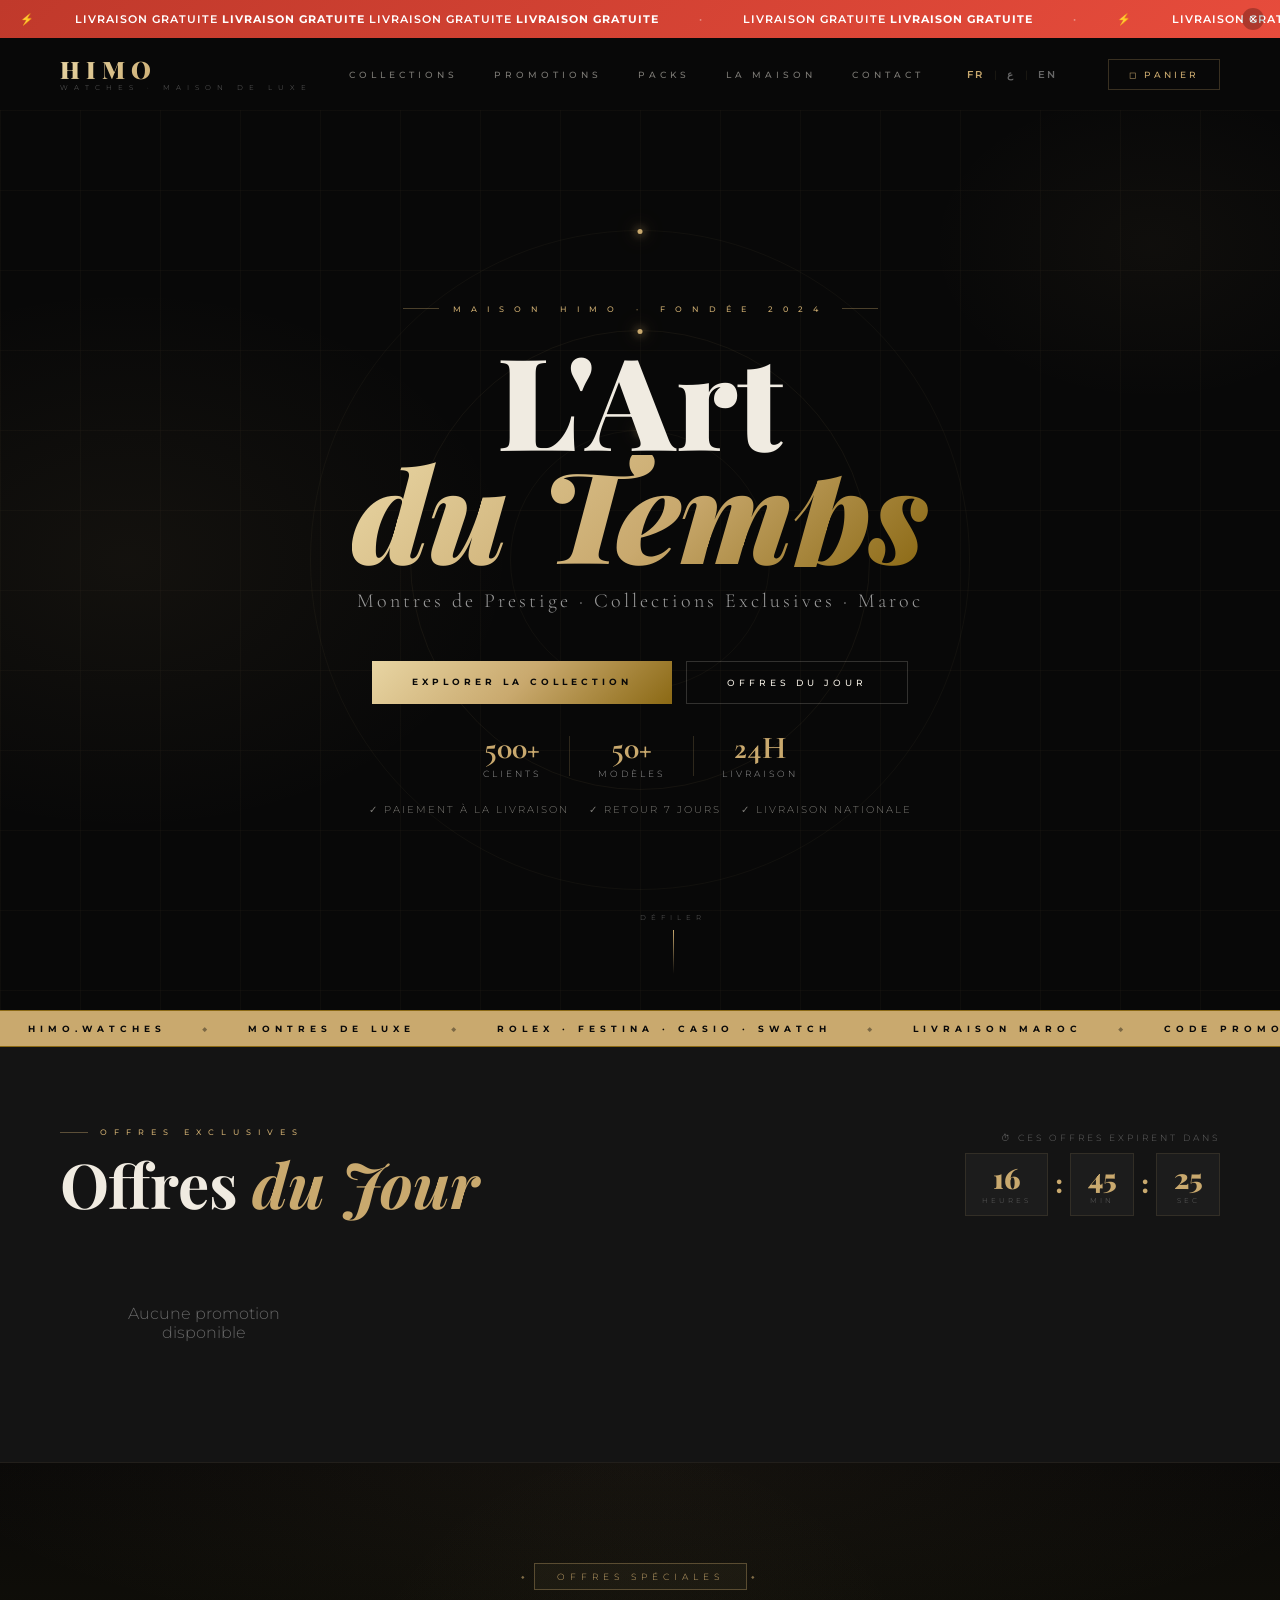
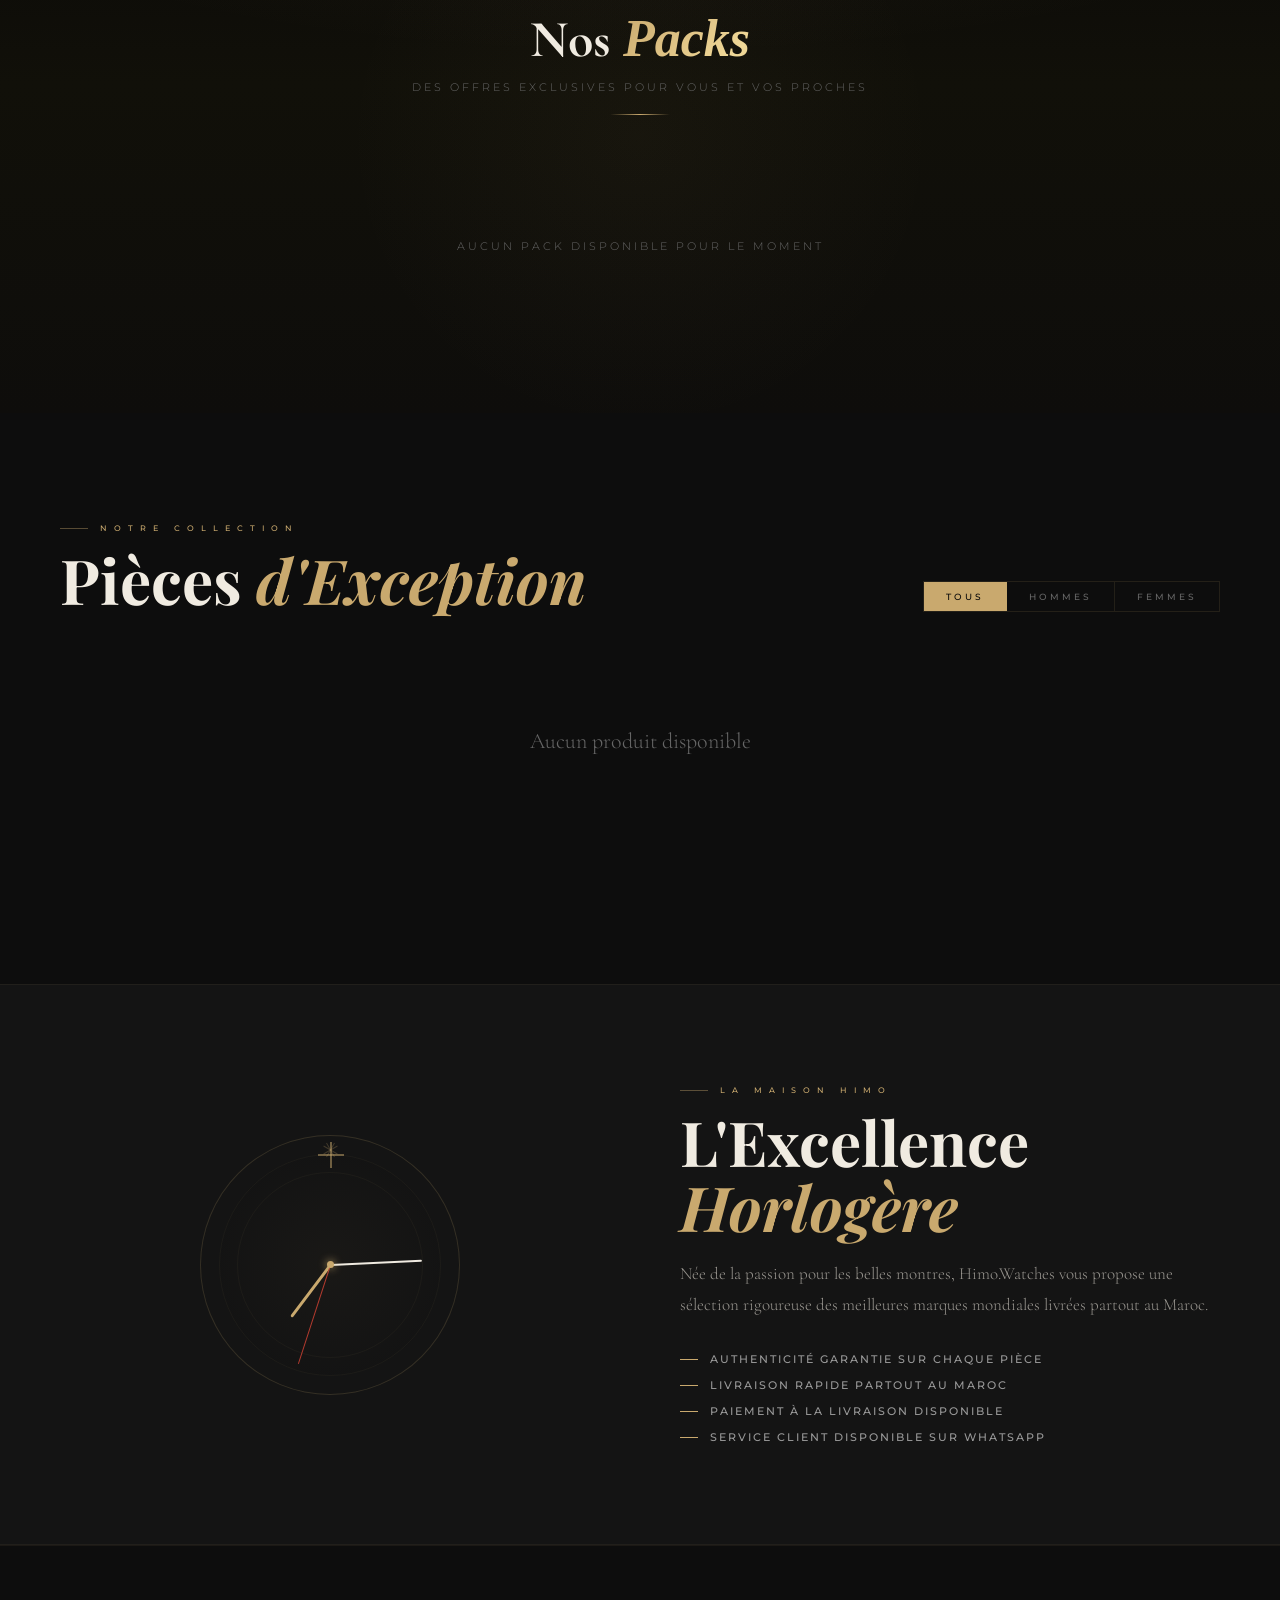
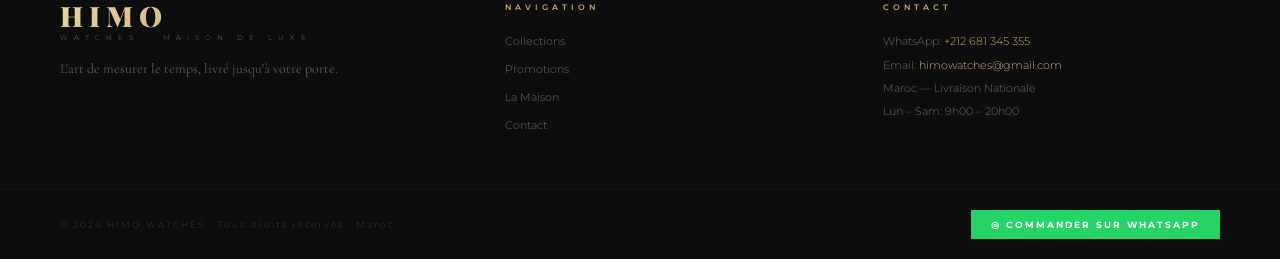
==== commit 8c72bfa4: "update" ====
--- a/index.html
+++ b/index.html
@@ -62,14 +62,14 @@
 <div class="promo-banner" id="promoBanner">
   <div class="promo-banner-inner">
     <span class="promo-flash">⚡</span>
-    <span>OFFRE SPÉCIALE — <strong>-20% sur toutes les Casio</strong> avec le code <strong>CASIO20</strong></span>
+    <span>  LIVRAISON GRATUITE <strong>  LIVRAISON GRATUITE </strong> LIVRAISON GRATUITE <strong> LIVRAISON GRATUITE</strong></span>
     <span class="promo-sep">·</span>
-    <span>LIVRAISON GRATUITE dès <strong>5 000 MAD</strong></span>
+    <span>LIVRAISON GRATUITE    <strong> LIVRAISON GRATUITE </strong></span>
     <span class="promo-sep">·</span>
     <span class="promo-flash">⚡</span>
-    <span>OFFRE SPÉCIALE — <strong>-20% sur toutes les Casio</strong> avec le code <strong>CASIO20</strong></span>
+    <span> LIVRAISON GRATUITE <strong> LIVRAISON GRATUITE</strong> LIVRAISON GRATUITE<strong>LIVRAISON GRATUITE</strong></span>
     <span class="promo-sep">·</span>
-    <span>LIVRAISON GRATUITE dès <strong>5 000 MAD</strong></span>
+    <span>LIVRAISON GRATUITE <strong> LIVRAISON GRATUITE</strong></span>
     <span class="promo-sep">·</span>
   </div>
   <button class="promo-banner-close" onclick="document.getElementById('promoBanner').style.display='none'">×</button>
@@ -252,7 +252,7 @@
   <div class="foot-contact">
     <div class="foot-col-ttl">Contact</div>
     <p>WhatsApp: <a href="https://wa.me/212681345355">+212 681 345 355</a><br>
-    Email: <a href="/cdn-cgi/l/email-protection#9bf8f4f5effaf8efdbf3f2f6f4b5ecfaeff8f3fee8"><span class="__cf_email__" data-cfemail="f89b97968c999b8cb890919597d68f998c9b909d8b">[email&#160;protected]</span></a><br>
+    Email: <a href="/cdn-cgi/l/email-protection#9bf8f4f5effaf8efdbf3f2f6f4b5ecfaeff8f3fee8"><span class="__cf_email__" data-cfemail="f89b97968c999b8cb890919597d68f998c9b909d8b">himowatches@gmail.com</span></a><br>
     <span id="footLivraison">Maroc — Livraison Nationale</span><br><span id="footHoraires">Lun – Sam: 9h00 – 20h00</span></p>
   </div>
 </footer>
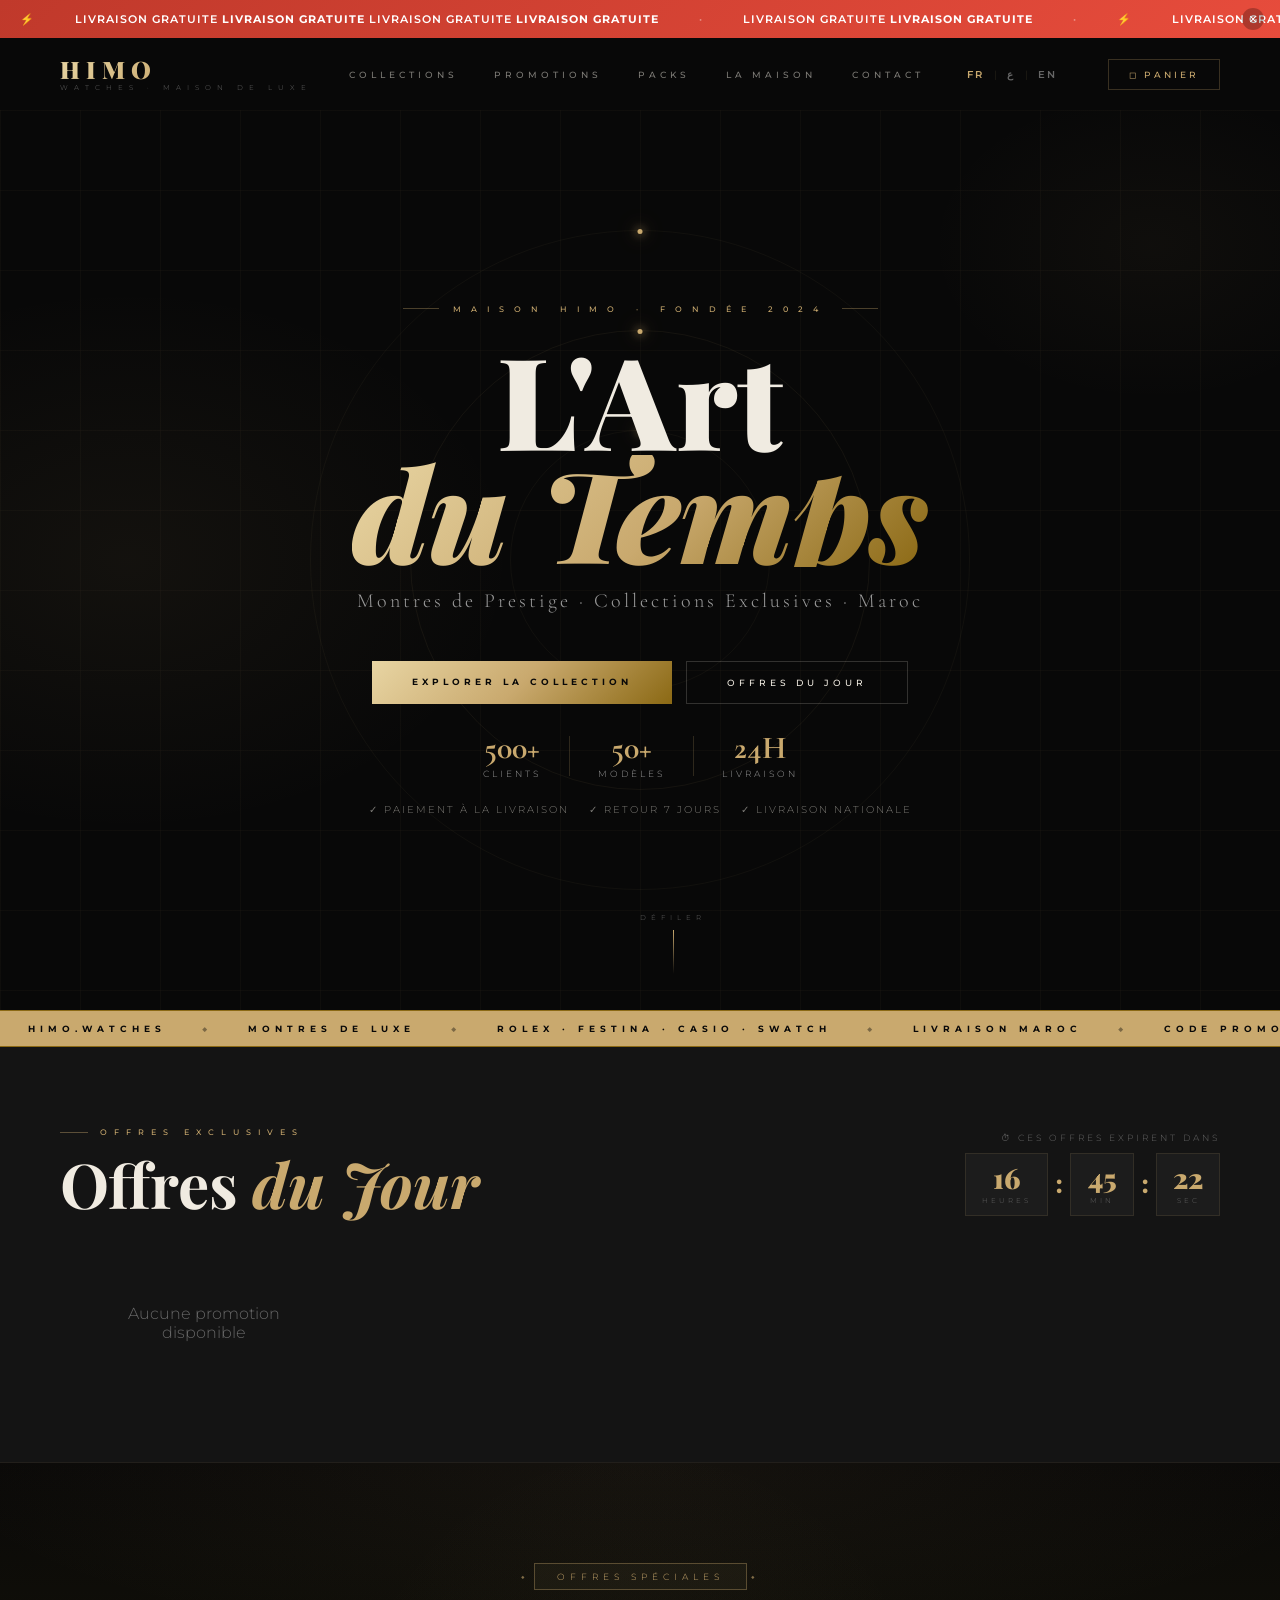
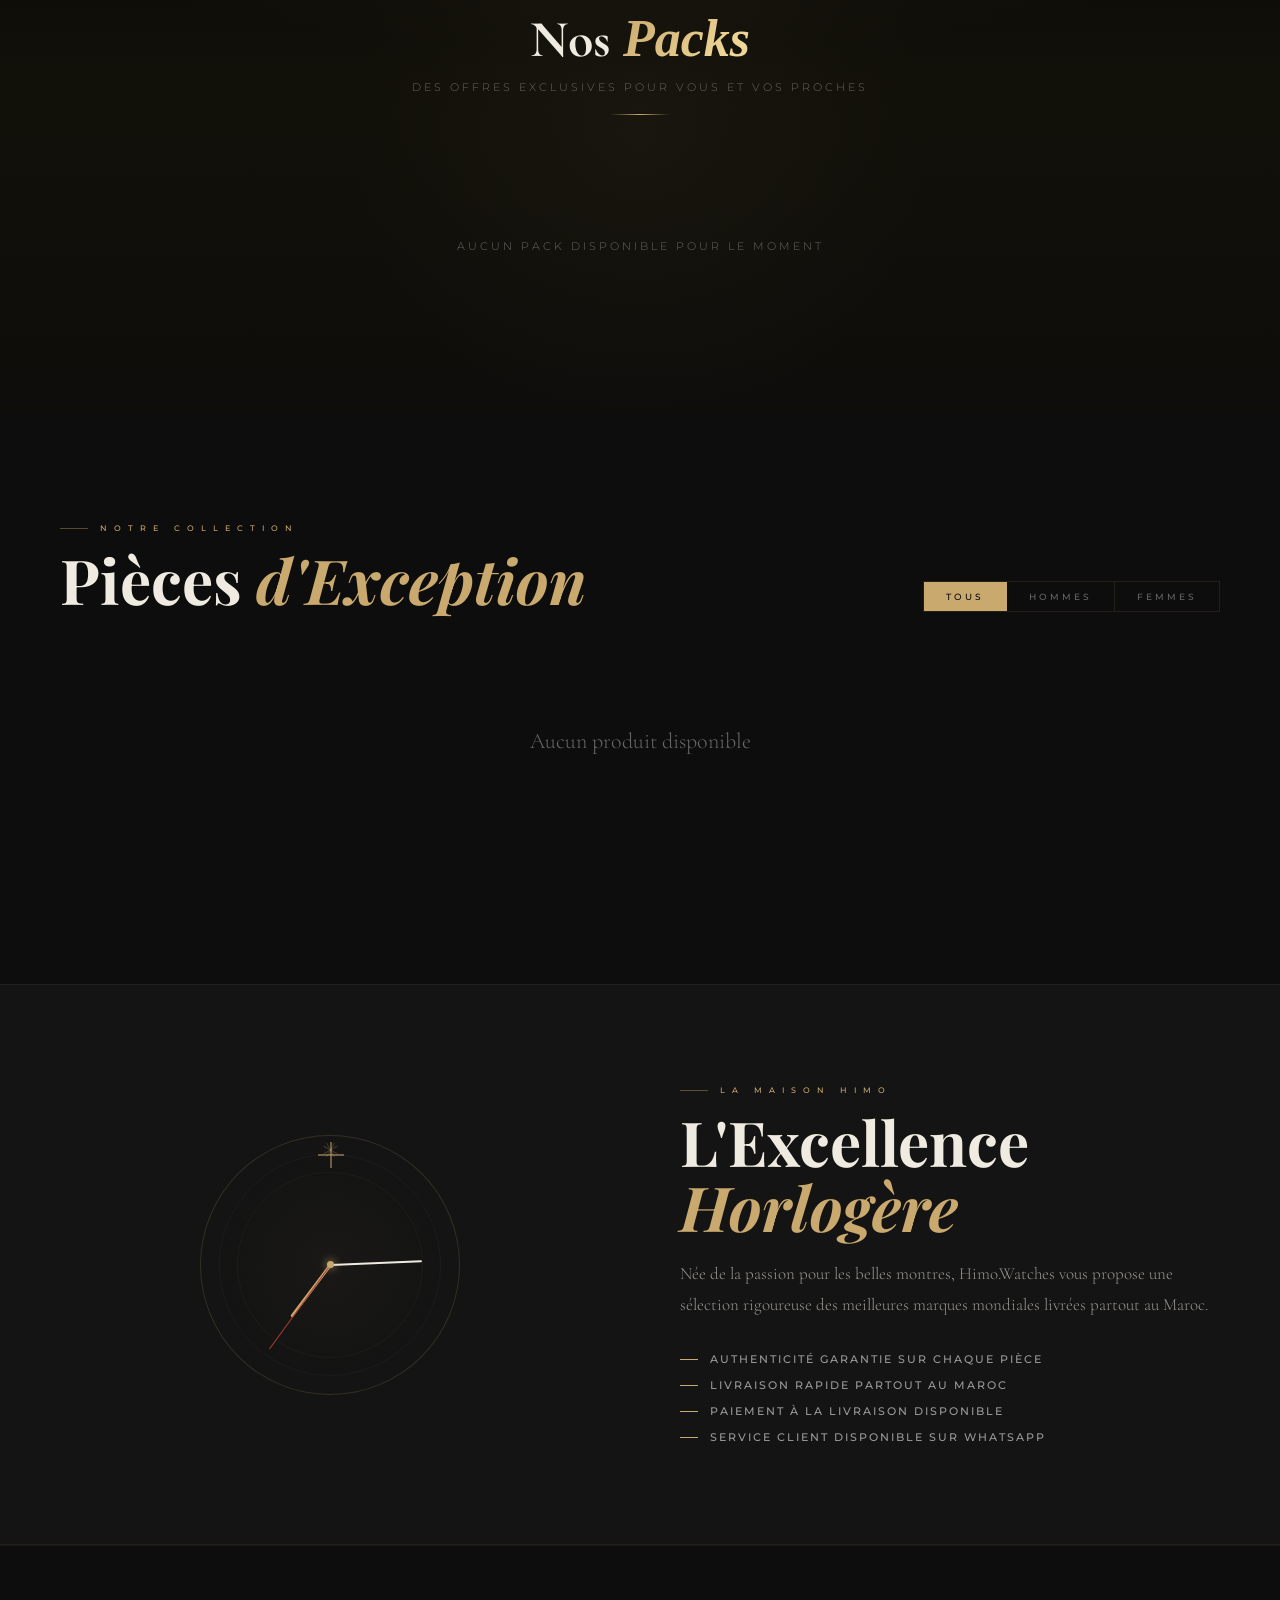
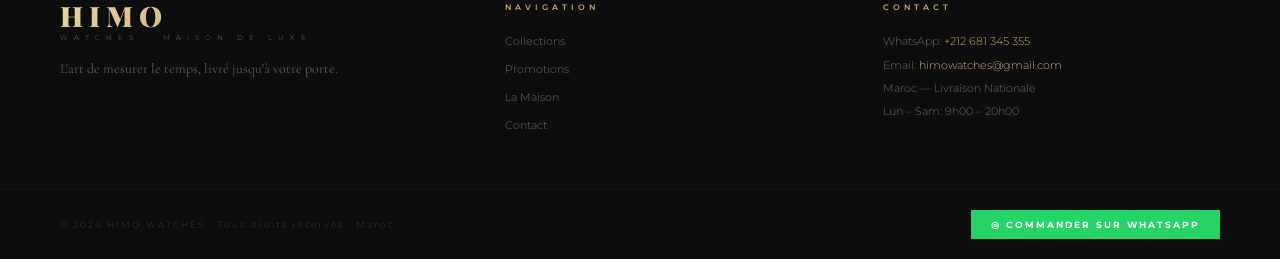
==== commit b953e7a4: "update API URL to Render" ====
--- a/index.html
+++ b/index.html
@@ -420,3 +420,14 @@
 <script src="app.js"></script>
 </body>
 </html>
+
+
+
+
+
+
+
+
+
+
+
